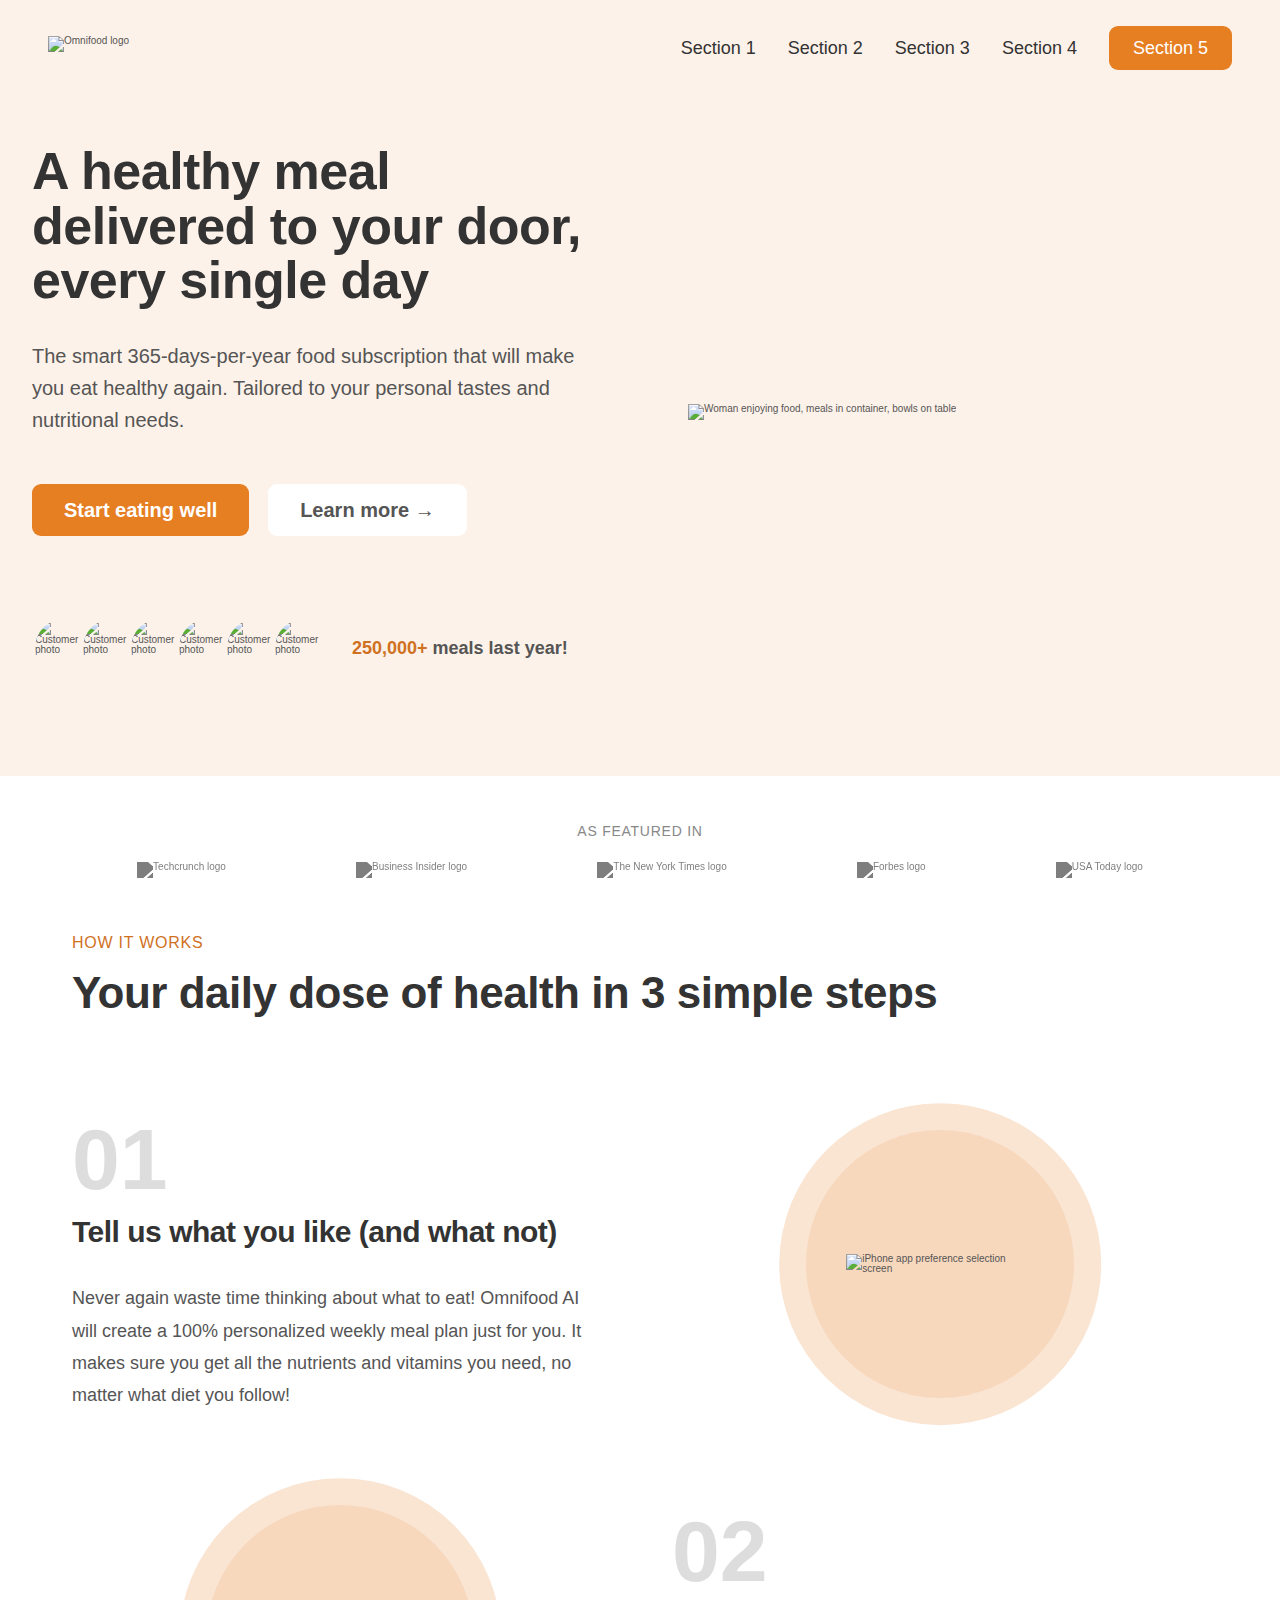
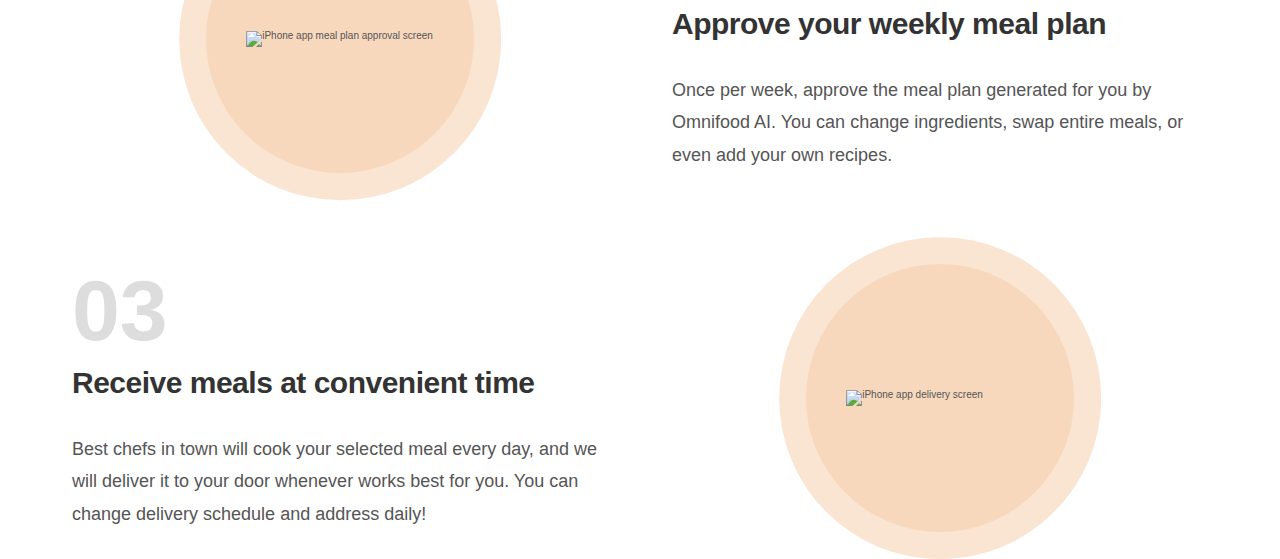
==== Build Responsive Real-World Websites with HTML and CSS/Omnifood v2/index.html @ 21901aa9 "completed featured and how it works sections" ====
<!DOCTYPE html>
<html lang="en">
  <head>
    <meta charset="UTF-8" />
    <meta http-equiv="X-UA-Compatible" content="IE=edge" />
    <meta name="viewport" content="width=device-width, initial-scale=1.0" />

    <link rel="preconnect" href="https://fonts.googleapis.com" />
    <link rel="preconnect" href="https://fonts.gstatic.com" crossorigin />
    <link href="https://fonts.googleapis.com/css2?family=Rubik:wght@400;500;600;700&display=swap" rel="stylesheet" />

    <link rel="stylesheet" href="css/components.css" />
    <link rel="stylesheet" href="css/style.css" />

    <title>Omnifood</title>
  </head>
  <body>
    <header class="header">
      <img class="logo" src="img/omnifood-logo.png" alt="Omnifood logo" />
      <nav class="main-nav">
        <ul class="main-nav-list">
          <li><a class="main-nav-link" href="#">Section 1</a></li>
          <li><a class="main-nav-link" href="#">Section 2</a></li>
          <li><a class="main-nav-link" href="#">Section 3</a></li>
          <li><a class="main-nav-link" href="#">Section 4</a></li>
          <li><a class="main-nav-link nav-cta" href="#">Section 5</a></li>
        </ul>
      </nav>
    </header>
    <main>
      <section class="section-hero">
        <div class="hero">
          <div class="hero-text-box">
            <h1 class="heading-primary">A healthy meal delivered to your door, every single day</h1>
            <p class="hero-description">
              The smart 365-days-per-year food subscription that will make you eat healthy again. Tailored to your
              personal tastes and nutritional needs.
            </p>
            <a href="#" class="btn btn--full margin-right-sm">Start eating well</a>
            <a href="#" class="btn btn--outline">Learn more &rarr;</a>
            <div class="delivered-meals">
              <div class="delivered-imgs">
                <img src="img/customers/customer-1.jpg" alt="Customer photo" />
                <img src="img/customers/customer-2.jpg" alt="Customer photo" />
                <img src="img/customers/customer-3.jpg" alt="Customer photo" />
                <img src="img/customers/customer-4.jpg" alt="Customer photo" />
                <img src="img/customers/customer-5.jpg" alt="Customer photo" />
                <img src="img/customers/customer-6.jpg" alt="Customer photo" />
              </div>
              <p class="delivered-text"><span>250,000+</span> meals last year!</p>
            </div>
          </div>
          <div class="hero-img-box">
            <img src="img/hero.png" class="hero-img" alt="Woman enjoying food, meals in container, bowls on table" />
          </div>
        </div>
      </section>
      <section class="section-featured">
        <div class="container">
          <h2 class="heading-featured-in">As featured in</h2>
          <div class="logos">
            <img src="img/logos/techcrunch.png" alt="Techcrunch logo" />
            <img src="img/logos/business-insider.png" alt="Business Insider logo" />
            <img src="img/logos/the-new-york-times.png" alt="The New York Times logo" />
            <img src="img/logos/forbes.png" alt="Forbes logo" />
            <img src="img/logos/usa-today.png" alt="USA Today logo" />
          </div>
        </div>
      </section>
      <section class="section-how">
        <div class="container">
          <span class="subheading">How it works</span>
          <h2 class="heading-secondary">Your daily dose of health in 3 simple steps</h2>
        </div>
        <div class="container grid grid--2-cols grid--vertical-center">
          <div class="step-text-box">
            <p class="step-number">01</p>
            <h3 class="heading-tertiary">Tell us what you like (and what not)</h3>
            <p class="step-description">
              Never again waste time thinking about what to eat! Omnifood AI will create a 100% personalized weekly meal
              plan just for you. It makes sure you get all the nutrients and vitamins you need, no matter what diet you
              follow!
            </p>
          </div>
          <div class="step-img-box">
            <img class="step-img" src="img/app/app-screen-1.png" alt="iPhone app preference selection screen" />
          </div>
          <div class="step-img-box">
            <img class="step-img" src="img/app/app-screen-2.png" alt="iPhone app meal plan approval screen" />
          </div>
          <div class="step-text-box">
            <p class="step-number">02</p>
            <h3 class="heading-tertiary">Approve your weekly meal plan</h3>
            <p class="step-description">
              Once per week, approve the meal plan generated for you by Omnifood AI. You can change ingredients, swap
              entire meals, or even add your own recipes.
            </p>
          </div>
          <div class="step-text-box">
            <p class="step-number">03</p>
            <h3 class="heading-tertiary">Receive meals at convenient time</h3>
            <p class="step-description">
              Best chefs in town will cook your selected meal every day, and we will deliver it to your door whenever
              works best for you. You can change delivery schedule and address daily!
            </p>
          </div>
          <div class="step-img-box">
            <img class="step-img" src="img/app/app-screen-3.png" alt="iPhone app delivery screen" />
          </div>
        </div>
      </section>
    </main>
  </body>
</html>
---- Build Responsive Real-World Websites with HTML and CSS/Omnifood v2/css/components.css ----
* {
  box-sizing: border-box;
  margin: 0;
  padding: 0;
}

html {
  font-size: 62.5%;
}

body {
  color: #555;
  font-family: sans-serif;
  font-weight: 400;
  line-height: 1;
}

/**********************/
/* GENERAL COMPONENTS */
/**********************/

.heading-primary,
.heading-secondary,
.heading-tertiary {
  color: #333;
  font-weight: 700;
  letter-spacing: -0.5px;
}

.heading-primary {
  font-size: 5.2rem;
  line-height: 1.05;
  margin-bottom: 3.2rem;
}

.heading-secondary {
  font-size: 4.4rem;
  line-height: 1.2;
  margin-bottom: 9.6rem;
}

.heading-tertiary {
  font-size: 3rem;
  line-height: 1.2;
  margin-bottom: 3.2rem;
}

.subheading {
  color: #cf711f;
  display: block;
  font-size: 1.6rem;
  font-weight: 500;
  letter-spacing: 0.75px;
  margin-bottom: 1.6rem;
  text-transform: uppercase;
}

.btn:link,
.btn:visited {
  border-radius: 9px;
  display: inline-block;
  font-family: inherit;
  font-size: 2rem;
  font-weight: 600;
  padding: 1.6rem 3.2rem;
  text-decoration: none;
  transition: all 0.5s;
}

.btn--full:link,
.btn--full:visited {
  background-color: #e67e22;
  color: #fff;
}

.btn--full:hover,
.btn--full:active {
  background-color: #cf711f;
}

.btn--outline:link,
.btn--outline:visited {
  background-color: #fff;
  color: #555;
}

.btn--outline:hover,
.btn--outline:active {
  background-color: #fdf2e9;
  box-shadow: inset 0 0 0 3px #fff;
}

.container {
  margin: 0 auto;
  max-width: 120rem;
  padding: 0 3.2rem;
}

.grid {
  column-gap: 6.4rem;
  display: grid;
  row-gap: 9.6rem;
}

.grid--vertical-center {
  align-items: center;
}

.grid--2-cols {
  grid-template-columns: repeat(2, 1fr);
}

.grid--3-cols {
  grid-template-columns: repeat(3, 1fr);
}

.margin-right-sm {
  margin-right: 1.6rem !important;
}
---- Build Responsive Real-World Websites with HTML and CSS/Omnifood v2/css/style.css ----
/**********/
/* HEADER */
/**********/

.header {
  align-items: center;
  background-color: #fdf2e9;
  display: flex;
  height: 9.6rem;
  justify-content: space-between;
  padding: 0 4.8rem;
}

.logo {
  height: 2.4rem;
}

/**************/
/* NAVIGATION */
/**************/

.main-nav-list {
  display: flex;
  gap: 3.2rem;
  list-style: none;
}

.main-nav-link:link,
.main-nav-link:visited {
  color: #333;
  font-size: 1.8rem;
  font-weight: 500;
  text-decoration: none;
  transition: all 0.5s;
}

.main-nav-link:hover,
.main-nav-link:active {
  color: #cf711f;
}

.main-nav-link.nav-cta:link,
.main-nav-link.nav-cta:visited {
  background-color: #e67e22;
  border-radius: 9px;
  color: #fff;
  padding: 1.2rem 2.4rem;
}

.main-nav-link.nav-cta:hover,
.main-nav-link.nav-cta:active {
  background-color: #cf711f;
}

/****************/
/* HERO SECTION */
/****************/

.section-hero {
  background-color: #fdf2e9;
  padding: 4.8rem 0 9.6rem 0;
}

.hero {
  align-items: center;
  display: grid;
  gap: 9.6rem;
  grid-template-columns: 1fr 1fr;
  margin: 0 auto;
  max-width: 130rem;
  padding: 0 3.2rem;
}

.hero-description {
  font-size: 2rem;
  line-height: 1.6;
  margin-bottom: 4.8rem;
}

.hero-img {
  width: 100%;
}

.delivered-meals {
  align-items: center;
  display: flex;
  gap: 1.6rem;
  margin-top: 8rem;
}

.delivered-imgs {
  display: flex;
}

.delivered-imgs img {
  border: 3px solid #fdf2e9;
  border-radius: 50%;
  height: 6.4rem;
  margin-right: -1.6rem;
  width: 6.4rem;
}

.delivered-imgs img:last-child {
  margin-right: 0;
}

.delivered-text {
  font-size: 1.8rem;
  font-weight: 600;
}

.delivered-text span {
  color: #cf711f;
}

/************************/
/* FEATURED IN SECTION */
/************************/

.section-featured {
  padding: 4.8rem 0 3.2rem 0;
}

.heading-featured-in {
  color: #888;
  font-size: 1.4rem;
  font-weight: 500;
  letter-spacing: 0.75px;
  margin-bottom: 2.4rem;
  text-align: center;
  text-transform: uppercase;
}

.logos {
  display: flex;
  justify-content: space-around;
}

.logos img {
  height: 3.2rem;
  filter: brightness(0);
  opacity: 50%;
}

/************************/
/* HOW IT WORKS SECTION */
/************************/

.section-how {
  padding: 9.6px 0;
}

.step-number {
  color: #ddd;
  font-size: 8.6rem;
  font-weight: 600;
  margin-bottom: 1.2rem;
}

.step-description {
  font-size: 1.8rem;
  line-height: 1.8;
}

.step-img-box {
  display: flex;
  justify-content: center;
  position: relative;
}

.step-img-box::before {
  background-color: #fae5d3;
  border-radius: 50%;
  content: "";
  display: block;
  left: 50%;
  padding-bottom: 60%;
  position: absolute;
  top: 50%;
  transform: translate(-50%, -50%);
  width: 60%;
  z-index: -1;
}

.step-img-box::after {
  background-color: #f8d8bd;
  border-radius: 50%;
  content: "";
  display: block;
  left: 50%;
  padding-bottom: 50%;
  position: absolute;
  top: 50%;
  transform: translate(-50%, -50%);
  width: 50%;
  z-index: -1;
}

.step-img {
  width: 35%;
}
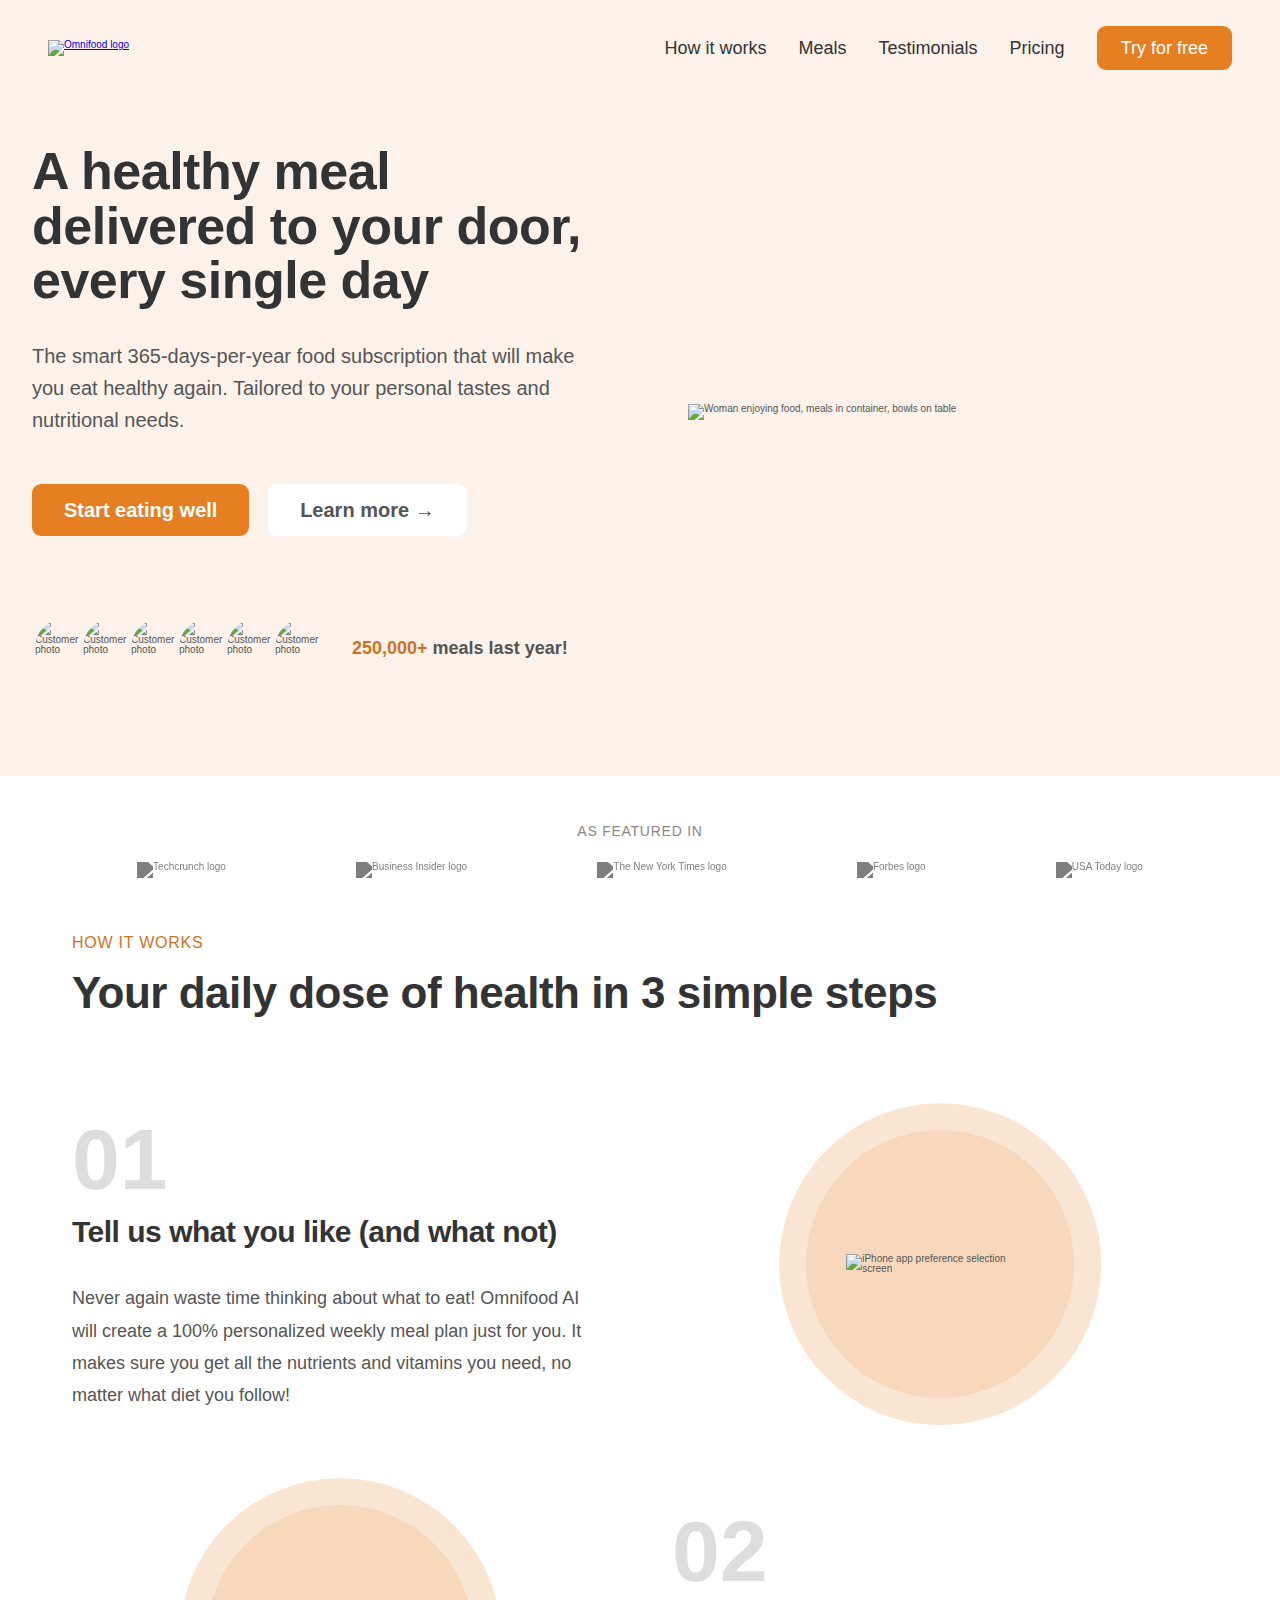
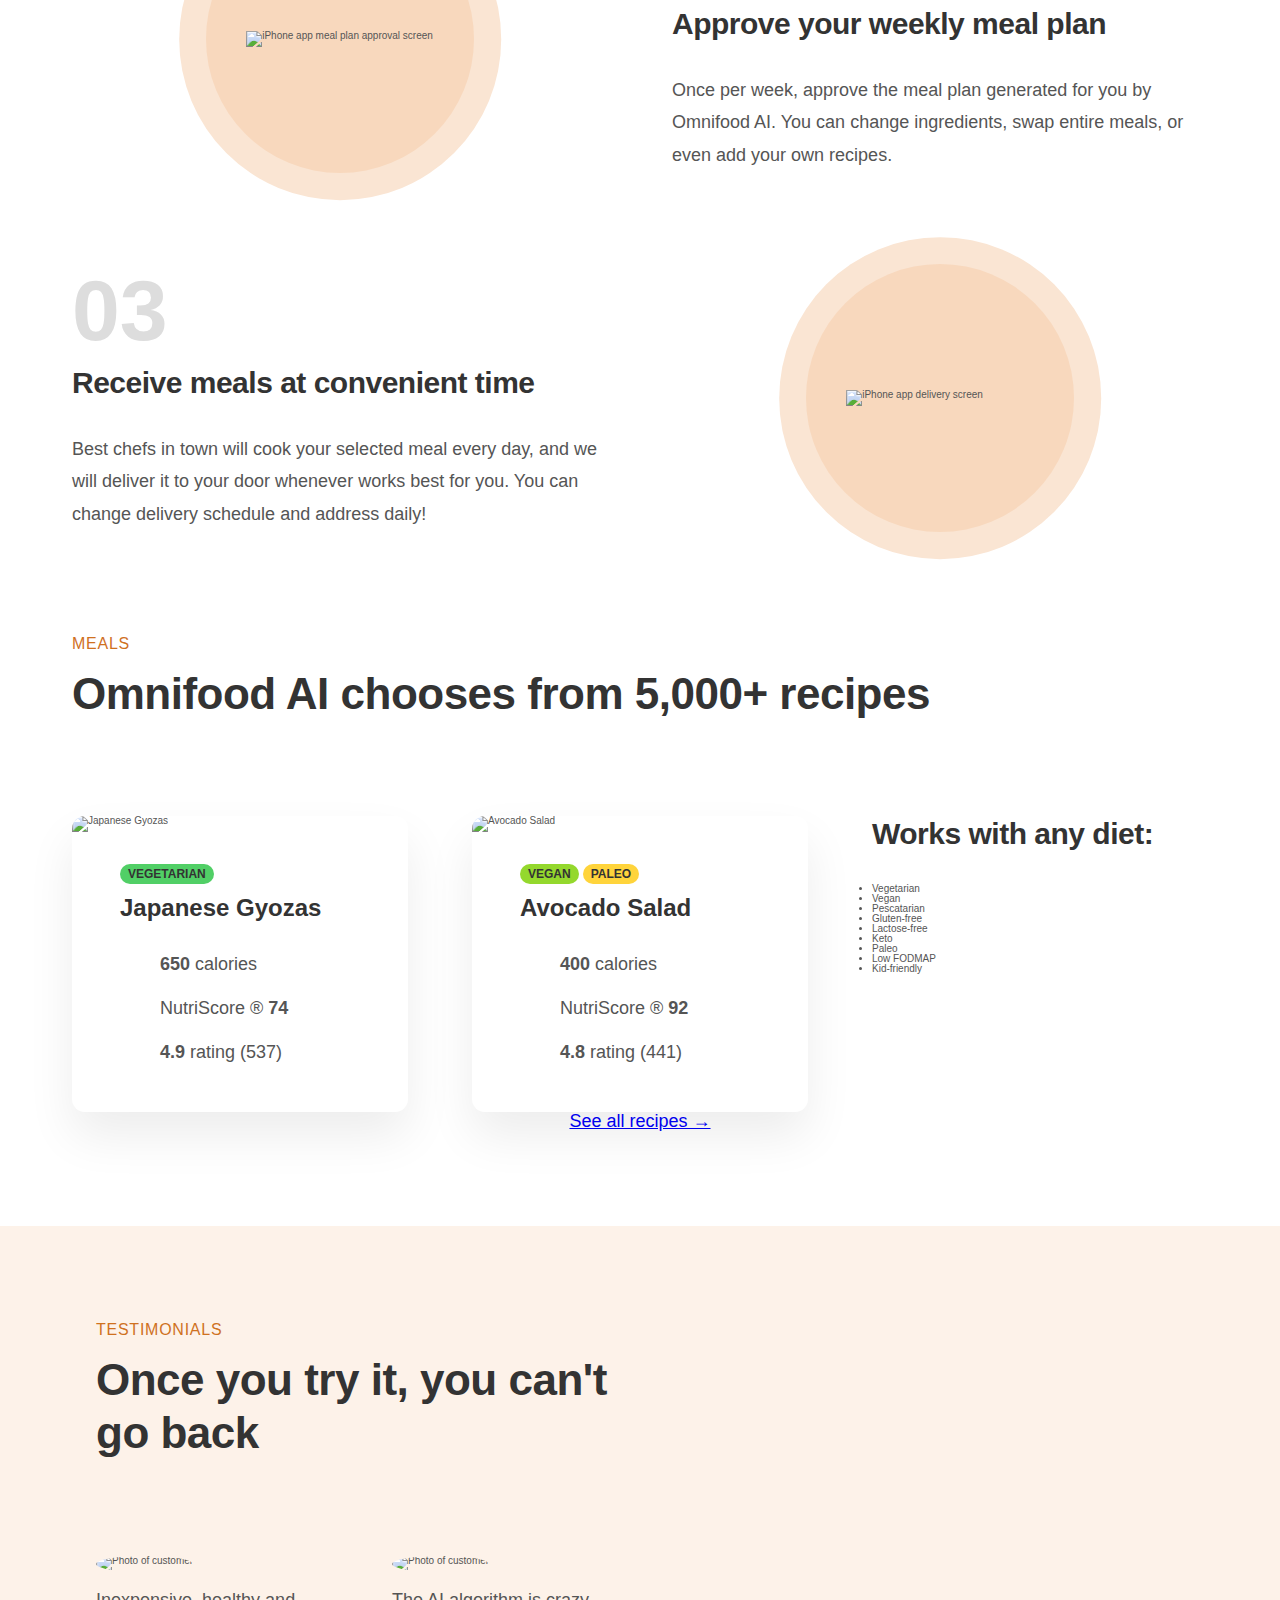
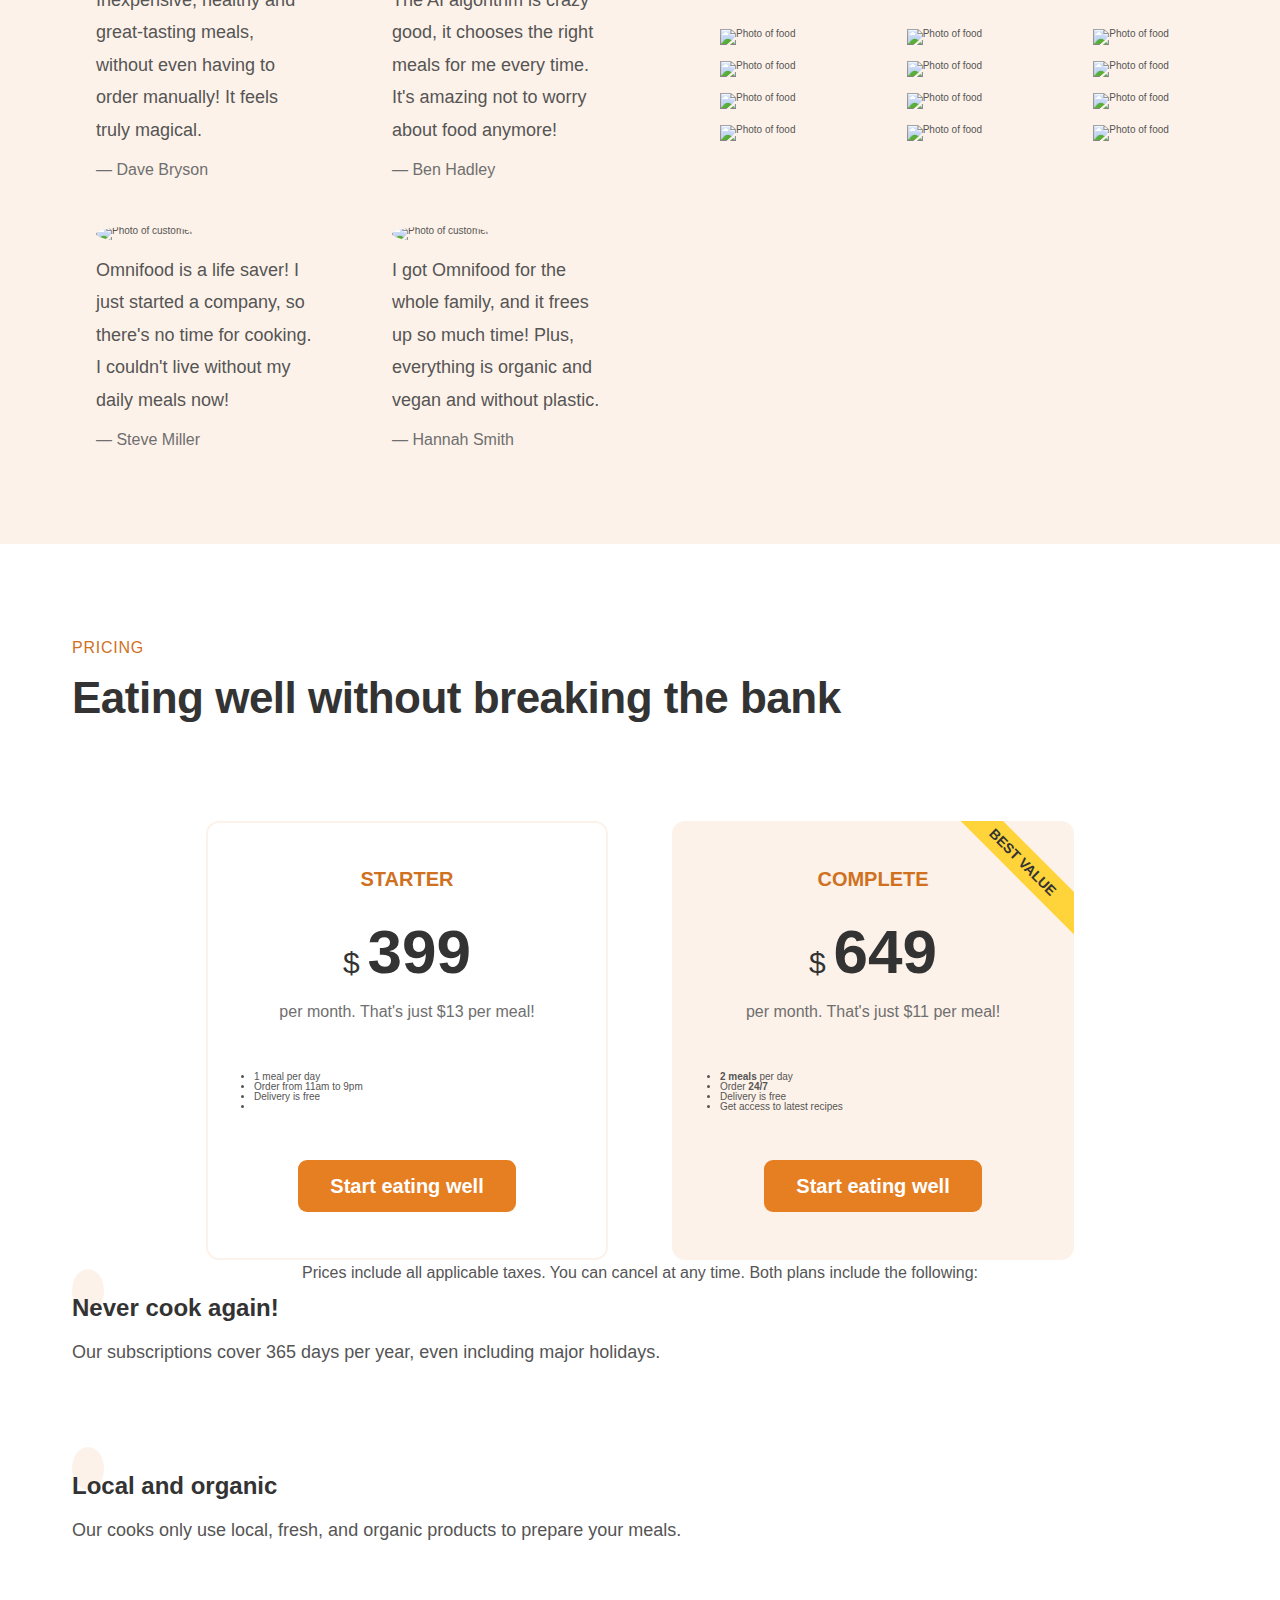
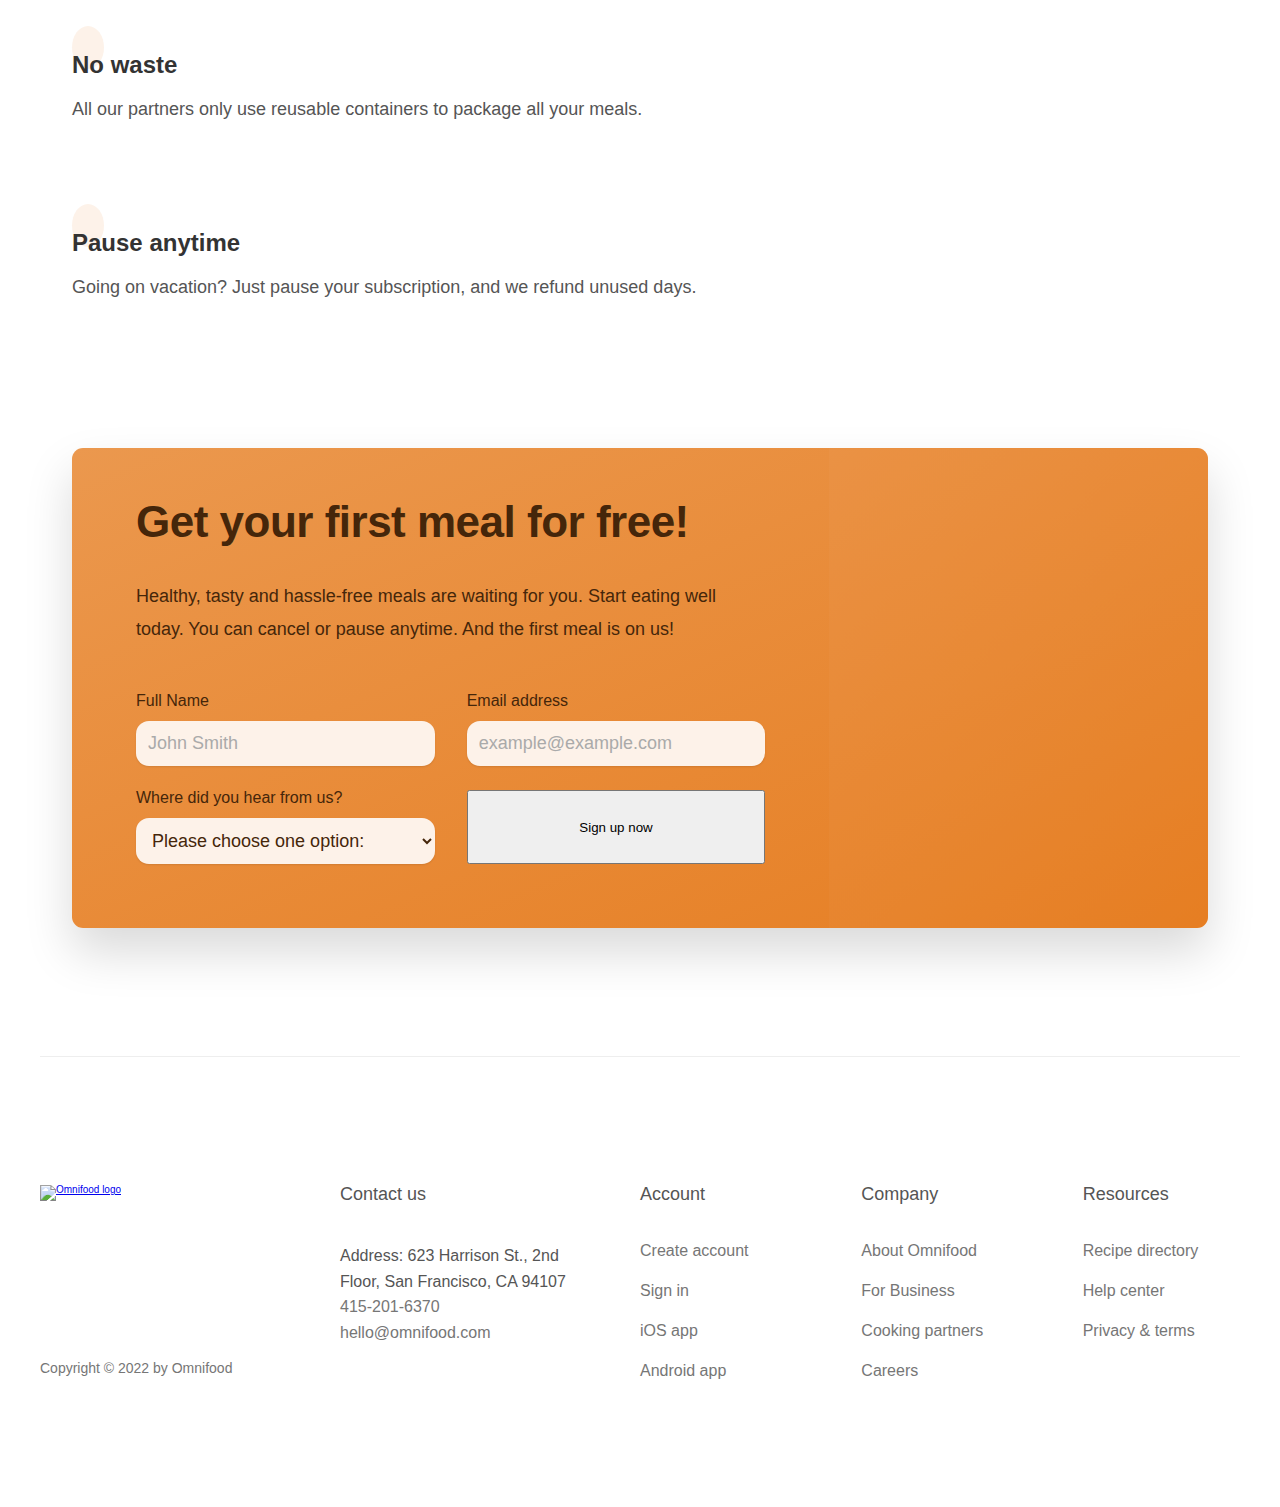
==== commit e86373f6: "completed desktop version" ====
--- a/Build Responsive Real-World Websites with HTML and CSS/Omnifood v2/index.html
+++ b/Build Responsive Real-World Websites with HTML and CSS/Omnifood v2/index.html
@@ -16,14 +16,16 @@
   </head>
   <body>
     <header class="header">
-      <img class="logo" src="img/omnifood-logo.png" alt="Omnifood logo" />
+      <a class="header-logo" href="#">
+        <img class="logo" src="img/omnifood-logo.png" alt="Omnifood logo" />
+      </a>
       <nav class="main-nav">
         <ul class="main-nav-list">
-          <li><a class="main-nav-link" href="#">Section 1</a></li>
-          <li><a class="main-nav-link" href="#">Section 2</a></li>
-          <li><a class="main-nav-link" href="#">Section 3</a></li>
-          <li><a class="main-nav-link" href="#">Section 4</a></li>
-          <li><a class="main-nav-link nav-cta" href="#">Section 5</a></li>
+          <li><a class="main-nav-link" href="#how-it-works">How it works</a></li>
+          <li><a class="main-nav-link" href="#meals">Meals</a></li>
+          <li><a class="main-nav-link" href="#testimonials">Testimonials</a></li>
+          <li><a class="main-nav-link" href="#pricing">Pricing</a></li>
+          <li><a class="main-nav-link nav-cta" href="#try-for-free">Try for free</a></li>
         </ul>
       </nav>
     </header>
@@ -36,8 +38,8 @@
               The smart 365-days-per-year food subscription that will make you eat healthy again. Tailored to your
               personal tastes and nutritional needs.
             </p>
-            <a href="#" class="btn btn--full margin-right-sm">Start eating well</a>
-            <a href="#" class="btn btn--outline">Learn more &rarr;</a>
+            <a class="btn btn--full margin-right-sm" href="#">Start eating well</a>
+            <a class="btn btn--outline" href="#">Learn more &rarr;</a>
             <div class="delivered-meals">
               <div class="delivered-imgs">
                 <img src="img/customers/customer-1.jpg" alt="Customer photo" />
@@ -69,7 +71,7 @@
       </section>
       <section class="section-how">
         <div class="container">
-          <span class="subheading">How it works</span>
+          <span class="subheading" id="how-it-works">How it works</span>
           <h2 class="heading-secondary">Your daily dose of health in 3 simple steps</h2>
         </div>
         <div class="container grid grid--2-cols grid--vertical-center">
@@ -109,6 +111,366 @@
           </div>
         </div>
       </section>
+      <section class="section-meals">
+        <div class="container center-text">
+          <span class="subheading" id="meals">Meals</span>
+          <h2 class="heading-secondary">Omnifood AI chooses from 5,000+ recipes</h2>
+        </div>
+        <div class="container grid grid--3-cols margin-bottom-md">
+          <div class="meal">
+            <img class="meal-img" src="img/meals/meal-1.jpg" alt="Japanese Gyozas" />
+            <div class="meal-content">
+              <div class="meal-tags">
+                <span class="tag tag--vegetarian">Vegetarian</span>
+              </div>
+              <p class="meal-title">Japanese Gyozas</p>
+              <ul class="meal-attributes">
+                <li class="meal-attribute">
+                  <ion-icon class="meal-icon" name="flame-outline"></ion-icon>
+                  <span><strong>650</strong> calories</span>
+                </li>
+                <li class="meal-attribute">
+                  <ion-icon class="meal-icon" name="restaurant-outline"></ion-icon>
+                  <span>NutriScore &reg; <strong>74</strong></span>
+                </li>
+                <li class="meal-attribute">
+                  <ion-icon class="meal-icon" name="star-outline"></ion-icon>
+                  <span><strong>4.9</strong> rating (537)</span>
+                </li>
+              </ul>
+            </div>
+          </div>
+          <div class="meal">
+            <img class="meal-img" src="img/meals/meal-2.jpg" alt="Avocado Salad" />
+            <div class="meal-content">
+              <div class="meal-tags">
+                <span class="tag tag--vegan">Vegan</span>
+                <span class="tag tag--paleo">Paleo</span>
+              </div>
+              <p class="meal-title">Avocado Salad</p>
+              <ul class="meal-attributes">
+                <li class="meal-attribute">
+                  <ion-icon class="meal-icon" name="flame-outline"></ion-icon>
+                  <span><strong>400</strong> calories</span>
+                </li>
+                <li class="meal-attribute">
+                  <ion-icon class="meal-icon" name="restaurant-outline"></ion-icon>
+                  <span>NutriScore &reg; <strong>92</strong></span>
+                </li>
+                <li class="meal-attribute">
+                  <ion-icon class="meal-icon" name="star-outline"></ion-icon>
+                  <span><strong>4.8</strong> rating (441)</span>
+                </li>
+              </ul>
+            </div>
+          </div>
+          <div class="diets">
+            <h3 class="heading-tertiary">Works with any diet:</h3>
+            <ul class="list">
+              <li class="list-item">
+                <ion-icon class="list-icon" name="checkmark-outline"></ion-icon>
+                <span>Vegetarian</span>
+              </li>
+              <li class="list-item">
+                <ion-icon class="list-icon" name="checkmark-outline"></ion-icon>
+                <span>Vegan</span>
+              </li>
+              <li class="list-item">
+                <ion-icon class="list-icon" name="checkmark-outline"></ion-icon>
+                <span>Pescatarian</span>
+              </li>
+              <li class="list-item">
+                <ion-icon class="list-icon" name="checkmark-outline"></ion-icon>
+                <span>Gluten-free</span>
+              </li>
+              <li class="list-item">
+                <ion-icon class="list-icon" name="checkmark-outline"></ion-icon>
+                <span>Lactose-free</span>
+              </li>
+              <li class="list-item">
+                <ion-icon class="list-icon" name="checkmark-outline"></ion-icon>
+                <span>Keto</span>
+              </li>
+              <li class="list-item">
+                <ion-icon class="list-icon" name="checkmark-outline"></ion-icon>
+                <span>Paleo</span>
+              </li>
+              <li class="list-item">
+                <ion-icon class="list-icon" name="checkmark-outline"></ion-icon>
+                <span>Low FODMAP</span>
+              </li>
+              <li class="list-item">
+                <ion-icon class="list-icon" name="checkmark-outline"></ion-icon>
+                <span>Kid-friendly</span>
+              </li>
+            </ul>
+          </div>
+        </div>
+        <div class="container all-recipes">
+          <a class="link" href="#">See all recipes &rarr;</a>
+        </div>
+      </section>
+      <section class="section-testimonials">
+        <div class="testimonials-container">
+          <span class="subheading" id="testimonials">Testimonials</span>
+          <h2 class="heading-secondary">Once you try it, you can't go back</h2>
+          <div class="testimonials">
+            <figure class="testimonial">
+              <img class="testimonial-img" src="img/customers/dave.jpg" alt="Photo of customer" />
+              <blockquote class="testimonial-text">
+                Inexpensive, healthy and great-tasting meals, without even having to order manually! It feels truly
+                magical.
+              </blockquote>
+              <figcaption class="testimonial-name">&mdash; Dave Bryson</figcaption>
+            </figure>
+            <figure class="testimonial">
+              <img class="testimonial-img" src="img/customers/ben.jpg" alt="Photo of customer" />
+              <blockquote class="testimonial-text">
+                The AI algorithm is crazy good, it chooses the right meals for me every time. It's amazing not to worry
+                about food anymore!
+              </blockquote>
+              <figcaption class="testimonial-name">&mdash; Ben Hadley</figcaption>
+            </figure>
+            <figure class="testimonial">
+              <img class="testimonial-img" src="img/customers/steve.jpg" alt="Photo of customer" />
+              <blockquote class="testimonial-text">
+                Omnifood is a life saver! I just started a company, so there's no time for cooking. I couldn't live
+                without my daily meals now!
+              </blockquote>
+              <figcaption class="testimonial-name">&mdash; Steve Miller</figcaption>
+            </figure>
+            <figure class="testimonial">
+              <img class="testimonial-img" src="img/customers/hannah.jpg" alt="Photo of customer" />
+              <blockquote class="testimonial-text">
+                I got Omnifood for the whole family, and it frees up so much time! Plus, everything is organic and vegan
+                and without plastic.
+              </blockquote>
+              <figcaption class="testimonial-name">&mdash; Hannah Smith</figcaption>
+            </figure>
+          </div>
+        </div>
+        <div class="gallery">
+          <figure class="gallery-item">
+            <img src="img/gallery/gallery-1.jpg" alt="Photo of food" />
+          </figure>
+          <figure class="gallery-item">
+            <img src="img/gallery/gallery-2.jpg" alt="Photo of food" />
+          </figure>
+          <figure class="gallery-item">
+            <img src="img/gallery/gallery-3.jpg" alt="Photo of food" />
+          </figure>
+          <figure class="gallery-item">
+            <img src="img/gallery/gallery-4.jpg" alt="Photo of food" />
+          </figure>
+          <figure class="gallery-item">
+            <img src="img/gallery/gallery-5.jpg" alt="Photo of food" />
+          </figure>
+          <figure class="gallery-item">
+            <img src="img/gallery/gallery-6.jpg" alt="Photo of food" />
+          </figure>
+          <figure class="gallery-item">
+            <img src="img/gallery/gallery-7.jpg" alt="Photo of food" />
+          </figure>
+          <figure class="gallery-item">
+            <img src="img/gallery/gallery-8.jpg" alt="Photo of food" />
+          </figure>
+          <figure class="gallery-item">
+            <img src="img/gallery/gallery-9.jpg" alt="Photo of food" />
+          </figure>
+          <figure class="gallery-item">
+            <img src="img/gallery/gallery-10.jpg" alt="Photo of food" />
+          </figure>
+          <figure class="gallery-item">
+            <img src="img/gallery/gallery-11.jpg" alt="Photo of food" />
+          </figure>
+          <figure class="gallery-item">
+            <img src="img/gallery/gallery-12.jpg" alt="Photo of food" />
+          </figure>
+        </div>
+      </section>
+      <section class="section-pricing">
+        <div class="container">
+          <span class="subheading" id="pricing">Pricing</span>
+          <h2 class="heading-secondary">Eating well without breaking the bank</h2>
+        </div>
+        <div class="container grid grid--2-cols margin-bottom-md">
+          <div class="princing-plan princing-plan--starter">
+            <header class="plan-header">
+              <p class="plan-name">Starter</p>
+              <p class="plan-price"><span>$</span>399</p>
+              <p class="plan-text">per month. That's just $13 per meal!</p>
+            </header>
+            <ul class="list">
+              <li class="list-item">
+                <ion-icon class="list-icon" name="checkmark-outline"></ion-icon>
+                <span>1 meal per day</span>
+              </li>
+              <li class="list-item">
+                <ion-icon class="list-icon" name="checkmark-outline"></ion-icon>
+                <span>Order from 11am to 9pm</span>
+              </li>
+              <li class="list-item">
+                <ion-icon class="list-icon" name="checkmark-outline"></ion-icon>
+                <span>Delivery is free</span>
+              </li>
+              <li class="list-item">
+                <ion-icon class="list-icon" name="close-outline"></ion-icon>
+              </li>
+            </ul>
+            <div class="plan-sing-up">
+              <a class="btn btn--full" href="#">Start eating well</a>
+            </div>
+          </div>
+          <div class="princing-plan princing-plan--complete">
+            <header class="plan-header">
+              <p class="plan-name">Complete</p>
+              <p class="plan-price"><span>$</span>649</p>
+              <p class="plan-text">per month. That's just $11 per meal!</p>
+            </header>
+            <ul class="list">
+              <li class="list-item">
+                <ion-icon class="list-icon" name="checkmark-outline"></ion-icon>
+                <span><strong>2 meals</strong> per day</span>
+              </li>
+              <li class="list-item">
+                <ion-icon class="list-icon" name="checkmark-outline"></ion-icon>
+                <span>Order <strong>24/7</strong></span>
+              </li>
+              <li class="list-item">
+                <ion-icon class="list-icon" name="checkmark-outline"></ion-icon>
+                <span>Delivery is free</span>
+              </li>
+              <li class="list-item">
+                <ion-icon class="list-icon" name="checkmark-outline"></ion-icon>
+                <span>Get access to latest recipes</span>
+              </li>
+            </ul>
+            <div class="plan-sing-up">
+              <a class="btn btn--full" href="#">Start eating well</a>
+            </div>
+          </div>
+        </div>
+        <div class="container grid">
+          <aside class="plan-details">
+            Prices include all applicable taxes. You can cancel at any time. Both plans include the following:
+          </aside>
+        </div>
+        <div class="container grid grid--4-cols">
+          <div class="feature">
+            <ion-icon class="feature-icon" name="infinite-outline"></ion-icon>
+            <p class="feature-title">Never cook again!</p>
+            <p class="feature-text">Our subscriptions cover 365 days per year, even including major holidays.</p>
+          </div>
+          <div class="feature">
+            <ion-icon class="feature-icon" name="nutrition-outline"></ion-icon>
+            <p class="feature-title">Local and organic</p>
+            <p class="feature-text">Our cooks only use local, fresh, and organic products to prepare your meals.</p>
+          </div>
+          <div class="feature">
+            <ion-icon class="feature-icon" name="leaf-outline"></ion-icon>
+            <p class="feature-title">No waste</p>
+            <p class="feature-text">All our partners only use reusable containers to package all your meals.</p>
+          </div>
+          <div class="feature">
+            <ion-icon class="feature-icon" name="pause-outline"></ion-icon>
+            <p class="feature-title">Pause anytime</p>
+            <p class="feature-text">Going on vacation? Just pause your subscription, and we refund unused days.</p>
+          </div>
+        </div>
+      </section>
+      <section class="section-cta">
+        <div class="container">
+          <div class="cta">
+            <div class="cta-text-box">
+              <h2 class="heading-secondary" id="try-for-free">Get your first meal for free!</h2>
+              <p class="cta-text">
+                Healthy, tasty and hassle-free meals are waiting for you. Start eating well today. You can cancel or
+                pause anytime. And the first meal is on us!
+              </p>
+              <form class="cta-form" action="#">
+                <div>
+                  <label for="full-name">Full Name</label>
+                  <input id="full-name" type="text" placeholder="John Smith" required />
+                </div>
+                <div>
+                  <label for="email">Email address</label>
+                  <input id="email" type="email" placeholder="example@example.com" required />
+                </div>
+                <div>
+                  <label for="select-where">Where did you hear from us?</label>
+                  <select id="select-where" required>
+                    <option value="">Please choose one option:</option>
+                    <option value="friends">Friends and family</option>
+                    <option value="youtube">YouTube video</option>
+                    <option value="podcast">Podcast</option>
+                    <option value="ad">Facebook ad</option>
+                    <option value="others">Others</option>
+                  </select>
+                </div>
+                <button class="btn btn--form">Sign up now</button>
+              </form>
+            </div>
+            <div class="cta-img-box" role="img" aria-label="Person enjoying food"></div>
+          </div>
+        </div>
+      </section>
     </main>
+    <footer class="footer container grid">
+      <div class="logo-col">
+        <a class="footer-logo" href="#">
+          <img class="logo" src="img/omnifood-logo.png" alt="Omnifood logo" />
+        </a>
+        <ul class="social-links">
+          <li>
+            <a class="footer-link" href="#"><ion-icon class="social-icon" name="logo-instagram"></ion-icon></a>
+          </li>
+          <li>
+            <a class="footer-link" href="#"><ion-icon class="social-icon" name="logo-facebook"></ion-icon></a>
+          </li>
+          <li>
+            <a class="footer-link" href="#"><ion-icon class="social-icon" name="logo-twitter"></ion-icon></a>
+          </li>
+        </ul>
+        <p class="copyright">Copyright &copy; 2022 by Omnifood</p>
+      </div>
+      <div class="address-col">
+        <p class="footer-heading">Contact us</p>
+        <address class="contacts">
+          <p>Address: 623 Harrison St., 2nd Floor, San Francisco, CA 94107</p>
+          <p>
+            <a class="footer-link" href="tel:415-201-6370">415-201-6370</a><br />
+            <a class="footer-link" href="mailto:hello@omnifood.com">hello@omnifood.com</a>
+          </p>
+        </address>
+      </div>
+      <nav class="nav-col">
+        <p class="footer-heading">Account</p>
+        <ul class="footer-nav">
+          <li><a class="footer-link" href="#">Create account</a></li>
+          <li><a class="footer-link" href="#">Sign in</a></li>
+          <li><a class="footer-link" href="#">iOS app</a></li>
+          <li><a class="footer-link" href="#">Android app</a></li>
+        </ul>
+      </nav>
+      <nav class="nav-col">
+        <p class="footer-heading">Company</p>
+        <ul class="footer-nav">
+          <li><a class="footer-link" href="#">About Omnifood</a></li>
+          <li><a class="footer-link" href="#">For Business</a></li>
+          <li><a class="footer-link" href="#">Cooking partners</a></li>
+          <li><a class="footer-link" href="#">Careers</a></li>
+        </ul>
+      </nav>
+      <nav class="nav-col">
+        <p class="footer-heading">Resources</p>
+        <ul class="footer-nav">
+          <li><a class="footer-link" href="#">Recipe directory</a></li>
+          <li><a class="footer-link" href="#">Help center</a></li>
+          <li><a class="footer-link" href="#">Privacy & terms</a></li>
+        </ul>
+      </nav>
+    </footer>
+    <script type="module" src="https://unpkg.com/ionicons@5.5.2/dist/ionicons/ionicons.esm.js"></script>
+    <script nomodule src="https://unpkg.com/ionicons@5.5.2/dist/ionicons/ionicons.js"></script>
   </body>
 </html>
--- a/Build Responsive Real-World Websites with HTML and CSS/Omnifood v2/css/style.css
+++ b/Build Responsive Real-World Websites with HTML and CSS/Omnifood v2/css/style.css
@@ -113,9 +113,9 @@
   color: #cf711f;
 }
 
-/************************/
+/***********************/
 /* FEATURED IN SECTION */
-/************************/
+/***********************/
 
 .section-featured {
   padding: 4.8rem 0 3.2rem 0;
@@ -199,3 +199,407 @@
 .step-img {
   width: 35%;
 }
+
+/*****************/
+/* MEALS SECTION */
+/*****************/
+
+.section-meals {
+  padding: 9.6rem 0;
+}
+
+.meal {
+  border-radius: 13px;
+  box-shadow: 0 2.4rem 4.8rem rgba(0, 0, 0, 0.075);
+  overflow: hidden;
+  transition: all 0.5s;
+}
+
+.meal:hover {
+  box-shadow: 0 3.2rem 6.4rem rgba(0, 0, 0, 0.06);
+  transform: translateY(-1.2rem);
+}
+
+.meal-img {
+  width: 100%;
+}
+
+.meal-content {
+  padding: 3.2rem 4.8rem 4.8rem 4.8rem;
+}
+
+.meal-tags {
+  display: flex;
+  gap: 0.4rem;
+  margin-bottom: 1.2rem;
+}
+
+.tag {
+  border-radius: 100px;
+  color: #333;
+  display: inline-block;
+  font-size: 1.2rem;
+  font-weight: 600;
+  padding: 0.4rem 0.8rem;
+  text-transform: uppercase;
+}
+
+.tag--vegetarian {
+  background-color: #51cf66;
+}
+
+.tag--vegan {
+  background-color: #94d82d;
+}
+
+.tag--paleo {
+  background-color: #ffd43b;
+}
+
+.meal-title {
+  color: #333;
+  font-size: 2.4rem;
+  font-weight: 600;
+  margin-bottom: 3.2rem;
+}
+
+.meal-attributes {
+  display: flex;
+  flex-direction: column;
+  gap: 2rem;
+  list-style: none;
+}
+
+.meal-attribute {
+  align-items: center;
+  display: flex;
+  font-size: 1.8rem;
+  gap: 1.6rem;
+}
+
+.meal-icon {
+  color: #e67e22;
+  height: 2.4rem;
+  width: 2.4rem;
+}
+
+.all-recipes {
+  font-size: 1.8rem;
+  text-align: center;
+}
+
+/***********************/
+/* TESTIMONIAL SECTION */
+/***********************/
+
+.section-testimonials {
+  align-items: center;
+  background-color: #fdf2e9;
+  display: grid;
+  grid-template-columns: 55fr 45fr;
+}
+
+.testimonials-container {
+  padding: 9.6rem;
+}
+
+.testimonials {
+  column-gap: 8rem;
+  display: grid;
+  grid-template-columns: 1fr 1fr;
+  row-gap: 4.8rem;
+}
+
+.testimonial-img {
+  border-radius: 50%;
+  margin-bottom: 1.2rem;
+  width: 6.4rem;
+}
+
+.testimonial-text {
+  font-size: 1.8rem;
+  line-height: 1.8;
+  margin-bottom: 1.6rem;
+}
+
+.testimonial-name {
+  color: #6f6f6f;
+  font-size: 1.6rem;
+}
+
+.gallery-item {
+  overflow: hidden;
+}
+
+.gallery {
+  display: grid;
+  gap: 1.6rem;
+  grid-template-columns: repeat(3, 1fr);
+  padding: 1.6rem;
+}
+
+.gallery-item img {
+  display: block;
+  width: 100%;
+  transition: all 0.5s;
+}
+
+.gallery-item img:hover {
+  transform: scale(1.1);
+}
+
+/*******************/
+/* PRICING SECTION */
+/*******************/
+
+.section-pricing {
+  padding: 9.6rem 0;
+}
+
+.princing-plan {
+  border-radius: 13px;
+  width: 75%;
+}
+
+.princing-plan--starter {
+  border: 2px solid #fdf2e9;
+  justify-self: end;
+  padding: 4.6rem;
+}
+
+.princing-plan--complete {
+  background-color: #fdf2e9;
+  padding: 4.8rem;
+  overflow: hidden;
+  position: relative;
+}
+
+.princing-plan--complete::after {
+  background-color: #ffd43b;
+  color: #333;
+  content: "Best value";
+  font-size: 1.4rem;
+  font-weight: 700;
+  padding: 0.8rem 8rem;
+  position: absolute;
+  right: -18%;
+  text-transform: uppercase;
+  top: 6%;
+  transform: rotate(45deg);
+}
+
+.plan-header {
+  margin-bottom: 4.8rem;
+  text-align: center;
+}
+
+.plan-name {
+  color: #cf711f;
+  font-size: 2rem;
+  font-weight: 600;
+  letter-spacing: 0.75;
+  margin-bottom: 3.2rem;
+  text-transform: uppercase;
+}
+
+.plan-price {
+  color: #333;
+  font-size: 6.2rem;
+  font-weight: 600;
+  margin-bottom: 1.6rem;
+}
+
+.plan-price span {
+  font-size: 3rem;
+  font-weight: 500;
+  margin-right: 0.8rem;
+}
+
+.plan-text {
+  color: #6f6f6f;
+  font-size: 1.6rem;
+  line-height: 1.6;
+}
+
+.plan-sing-up {
+  margin-top: 4.8rem;
+  text-align: center;
+}
+
+.plan-details {
+  font-size: 1.6rem;
+  line-height: 1.6;
+  text-align: center;
+}
+
+.feature-icon {
+  background-color: #fdf2e9;
+  border-radius: 50%;
+  color: #e67e22;
+  height: 3.2rem;
+  margin-bottom: 3.2rem;
+  padding: 1.6rem;
+  width: 3.2rem;
+}
+
+.feature-title {
+  color: #333;
+  font-size: 2.4rem;
+  font-weight: 700;
+  margin-bottom: 1.6rem;
+}
+
+.feature-text {
+  font-size: 1.8rem;
+  line-height: 1.8;
+}
+
+/**************************/
+/* CALL TO ACTION SECTION */
+/**************************/
+
+.section-cta {
+  padding: 4.8rem 0 12.8rem 0;
+}
+
+.cta {
+  background-image: linear-gradient(to right bottom, #eb984e, #e67e22);
+  border-radius: 11px;
+  box-shadow: 0 2.4rem 4.8rem rgba(0, 0, 0, 0.15);
+  display: grid;
+  grid-template-columns: 2fr 1fr;
+  overflow: hidden;
+}
+
+.cta-text-box {
+  color: #45260a;
+  padding: 4.8rem 6.4rem 6.4rem 6.4rem;
+}
+
+.cta .heading-secondary {
+  color: inherit;
+  margin-bottom: 3.2rem;
+}
+
+.cta-text {
+  font-size: 1.8rem;
+  line-height: 1.8;
+  margin-bottom: 4.8rem;
+}
+
+.cta-img-box {
+  background-image: linear-gradient(to right bottom, rgba(235, 151, 78, 0.35), rgba(230, 125, 34, 0.35)),
+    url("../img/eating.jpg");
+  background-position: center;
+  background-size: cover;
+}
+
+.cta-form {
+  column-gap: 3.2rem;
+  display: grid;
+  grid-template-columns: 1fr 1fr;
+  row-gap: 2.4rem;
+}
+
+.cta-form label {
+  display: block;
+  font-size: 1.6rem;
+  font-weight: 500;
+  margin-bottom: 1.2rem;
+}
+
+.cta-form input,
+.cta-form select {
+  background-color: #fdf2e9;
+  border: none;
+  border-radius: 13px;
+  box-shadow: 0 1px 2px rgba(0, 0, 0, 0.1);
+  color: inherit;
+  padding: 1.2rem;
+  font-size: 1.8rem;
+  font-family: inherit;
+  width: 100%;
+}
+
+.cta-form input::placeholder {
+  color: #aaa;
+}
+
+.cta *:focus {
+  box-shadow: 0 0 0 0.8rem rgba(253, 242, 233, 0.5);
+  outline: none;
+}
+
+/**********/
+/* FOOTER */
+/**********/
+
+.footer {
+  padding: 12.8rem 0;
+  border-top: 1px solid #eee;
+  grid-template-columns: 1.5fr 1.5fr 1fr 1fr 1fr;
+}
+
+.footer-nav {
+  display: flex;
+  flex-direction: column;
+  gap: 2.4rem;
+  list-style: none;
+}
+
+.footer-link:link,
+.footer-link:visited {
+  color: #767676;
+  font-size: 1.6rem;
+  text-decoration: none;
+  transition: all 0.3s;
+}
+
+.footer-link:hover,
+.footer-link:active {
+  color: #555;
+}
+
+.footer-heading {
+  margin-bottom: 4rem;
+  font-size: 1.8rem;
+  font-weight: 500;
+}
+
+.logo-col {
+  display: flex;
+  flex-direction: column;
+}
+
+.footer-logo {
+  display: block;
+  margin-bottom: 3.2rem;
+}
+
+.social-links {
+  display: flex;
+  gap: 2.4rem;
+  list-style: none;
+}
+
+.social-icon {
+  height: 2.4rem;
+  width: 2.4rem;
+}
+
+.copyright {
+  color: #767676;
+  font-size: 1.4rem;
+  line-height: 1.6;
+  margin-top: auto;
+}
+
+.contacts {
+  font-size: 1.6rem;
+  font-style: normal;
+  line-height: 1.6;
+}
+
+.address {
+  margin-bottom: 2.4rem;
+}
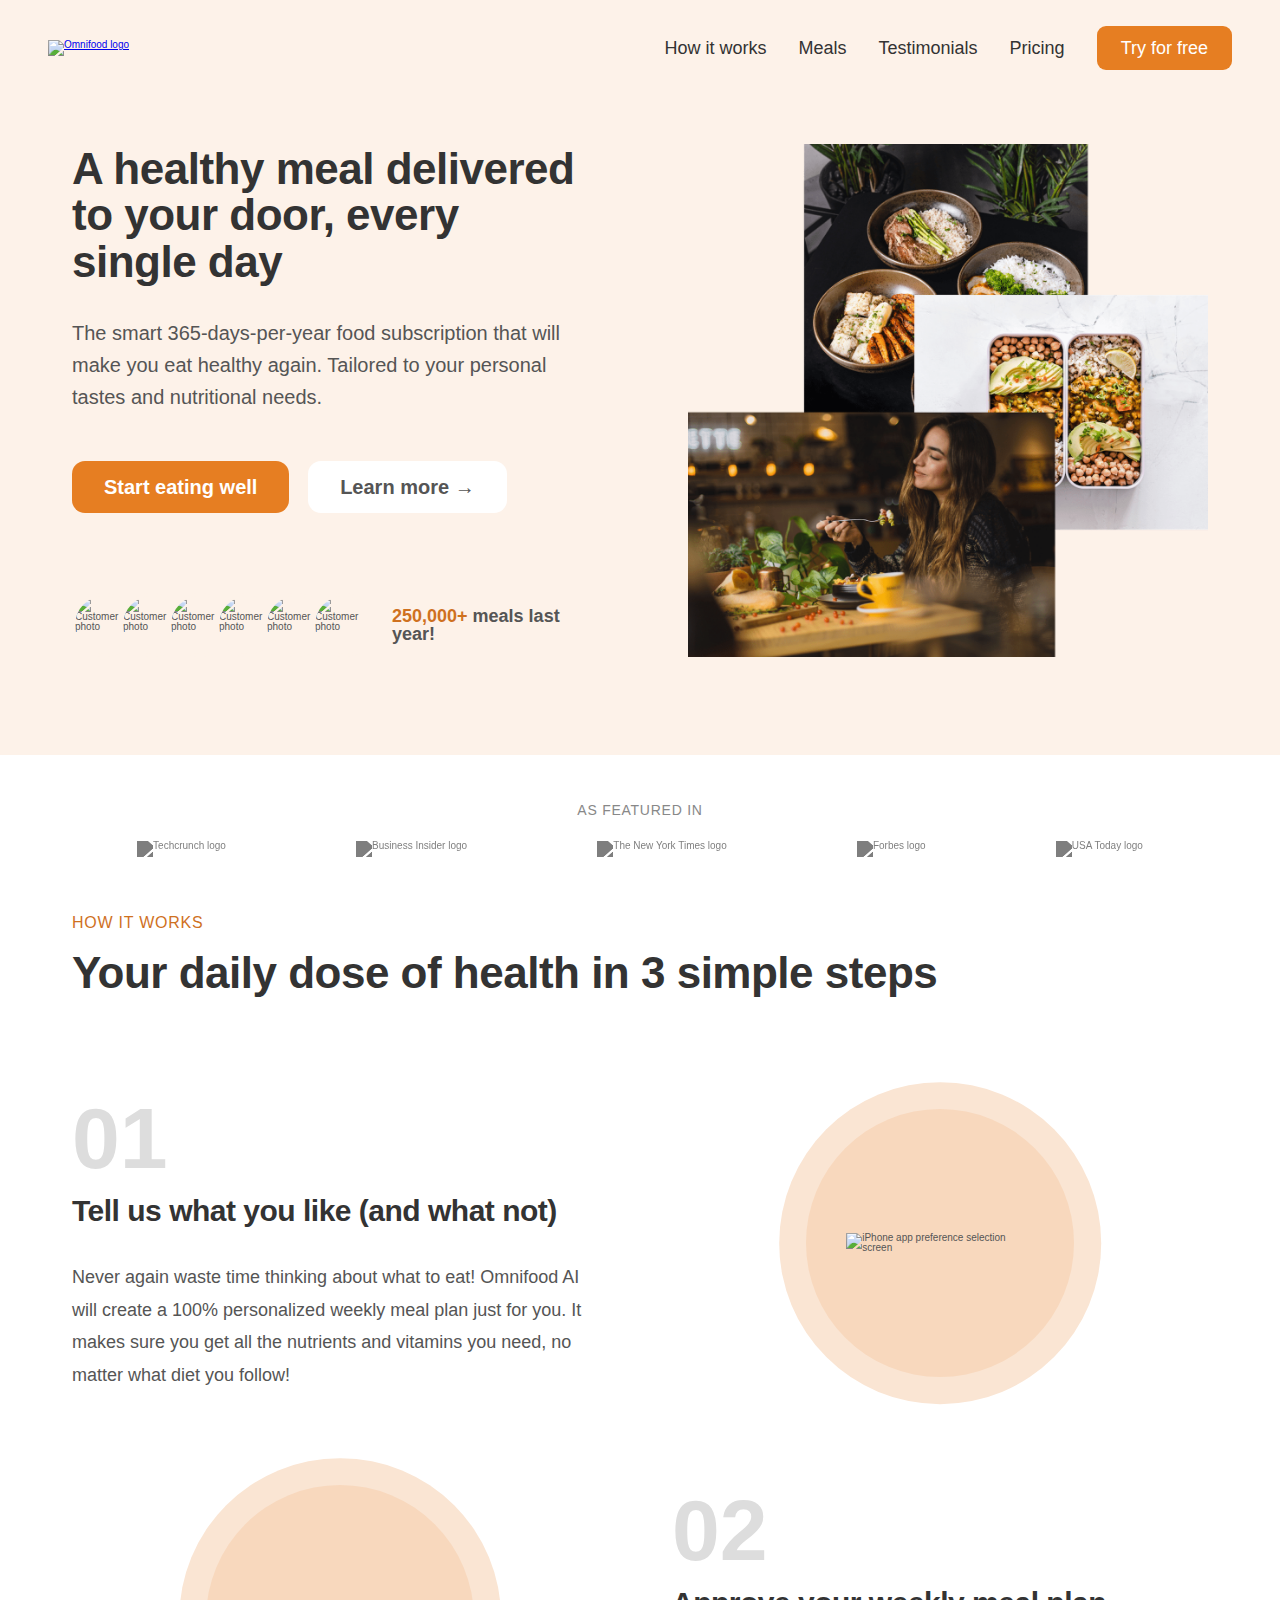
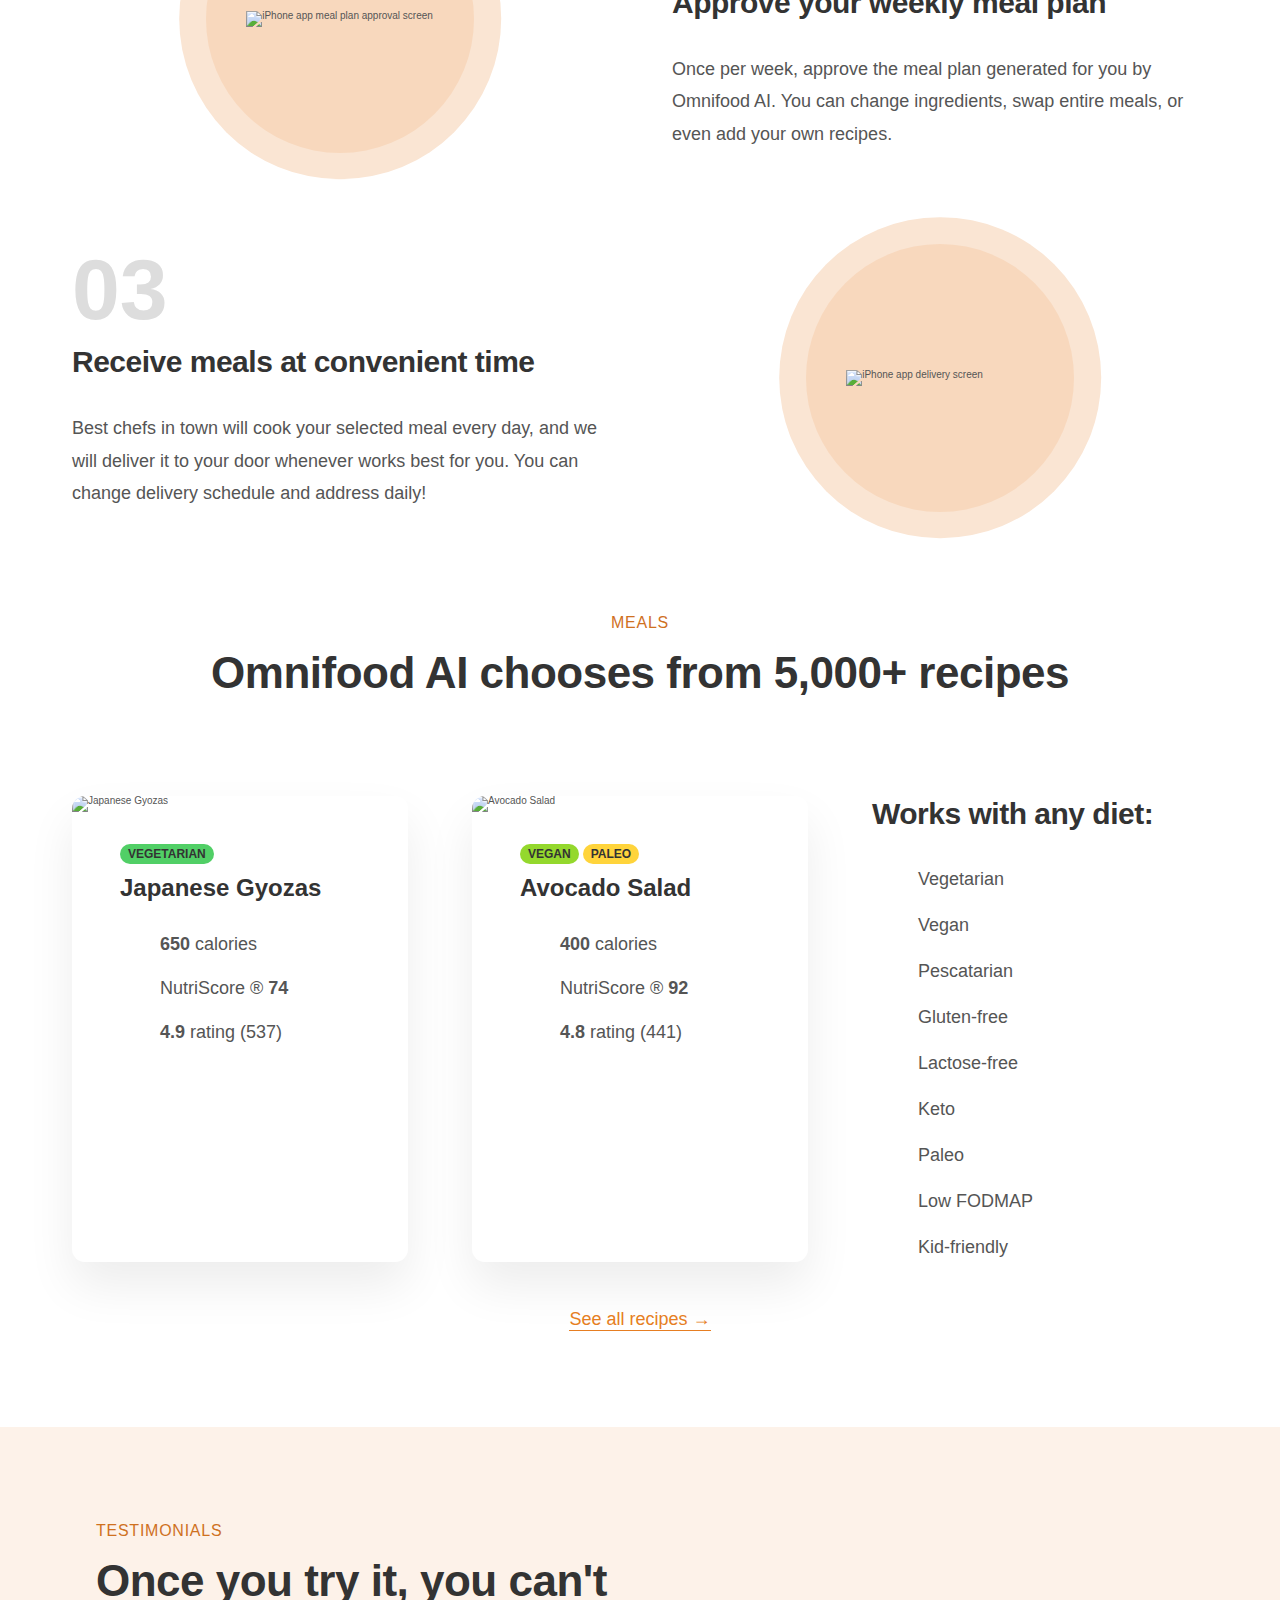
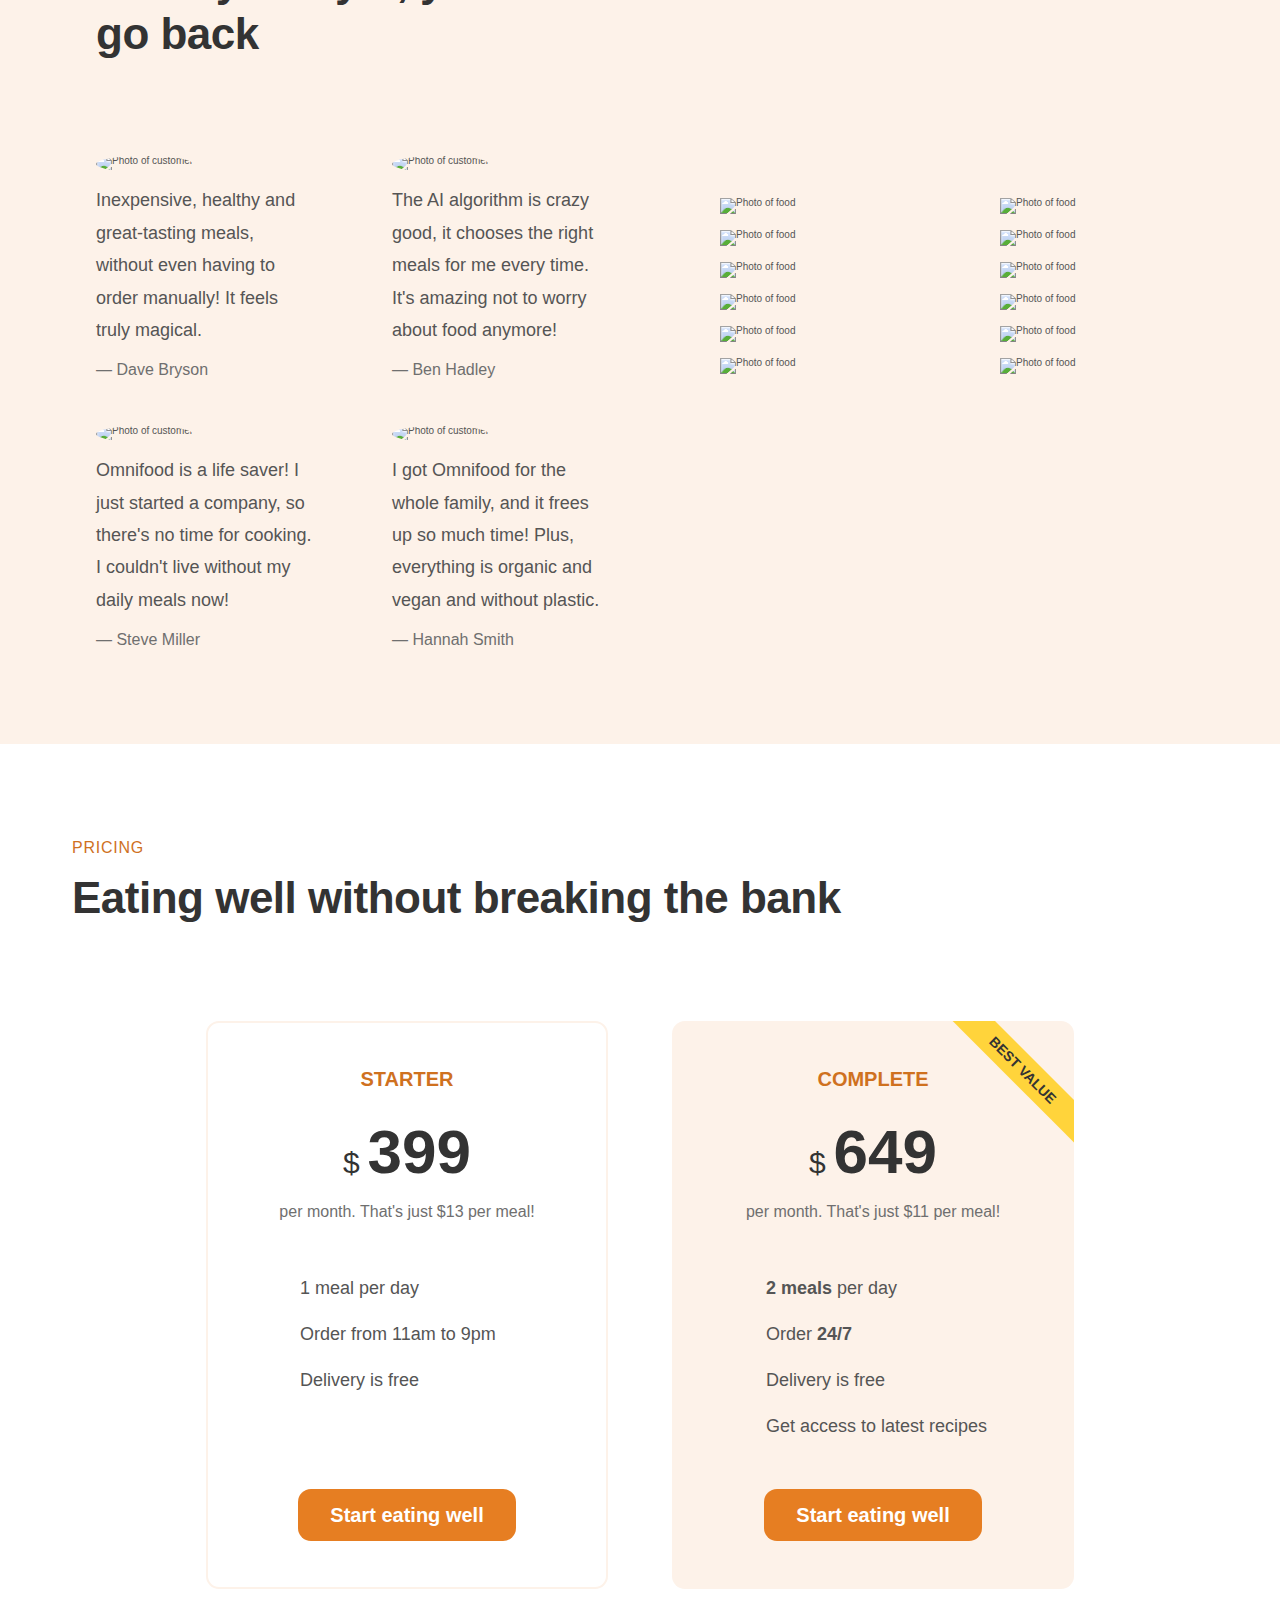
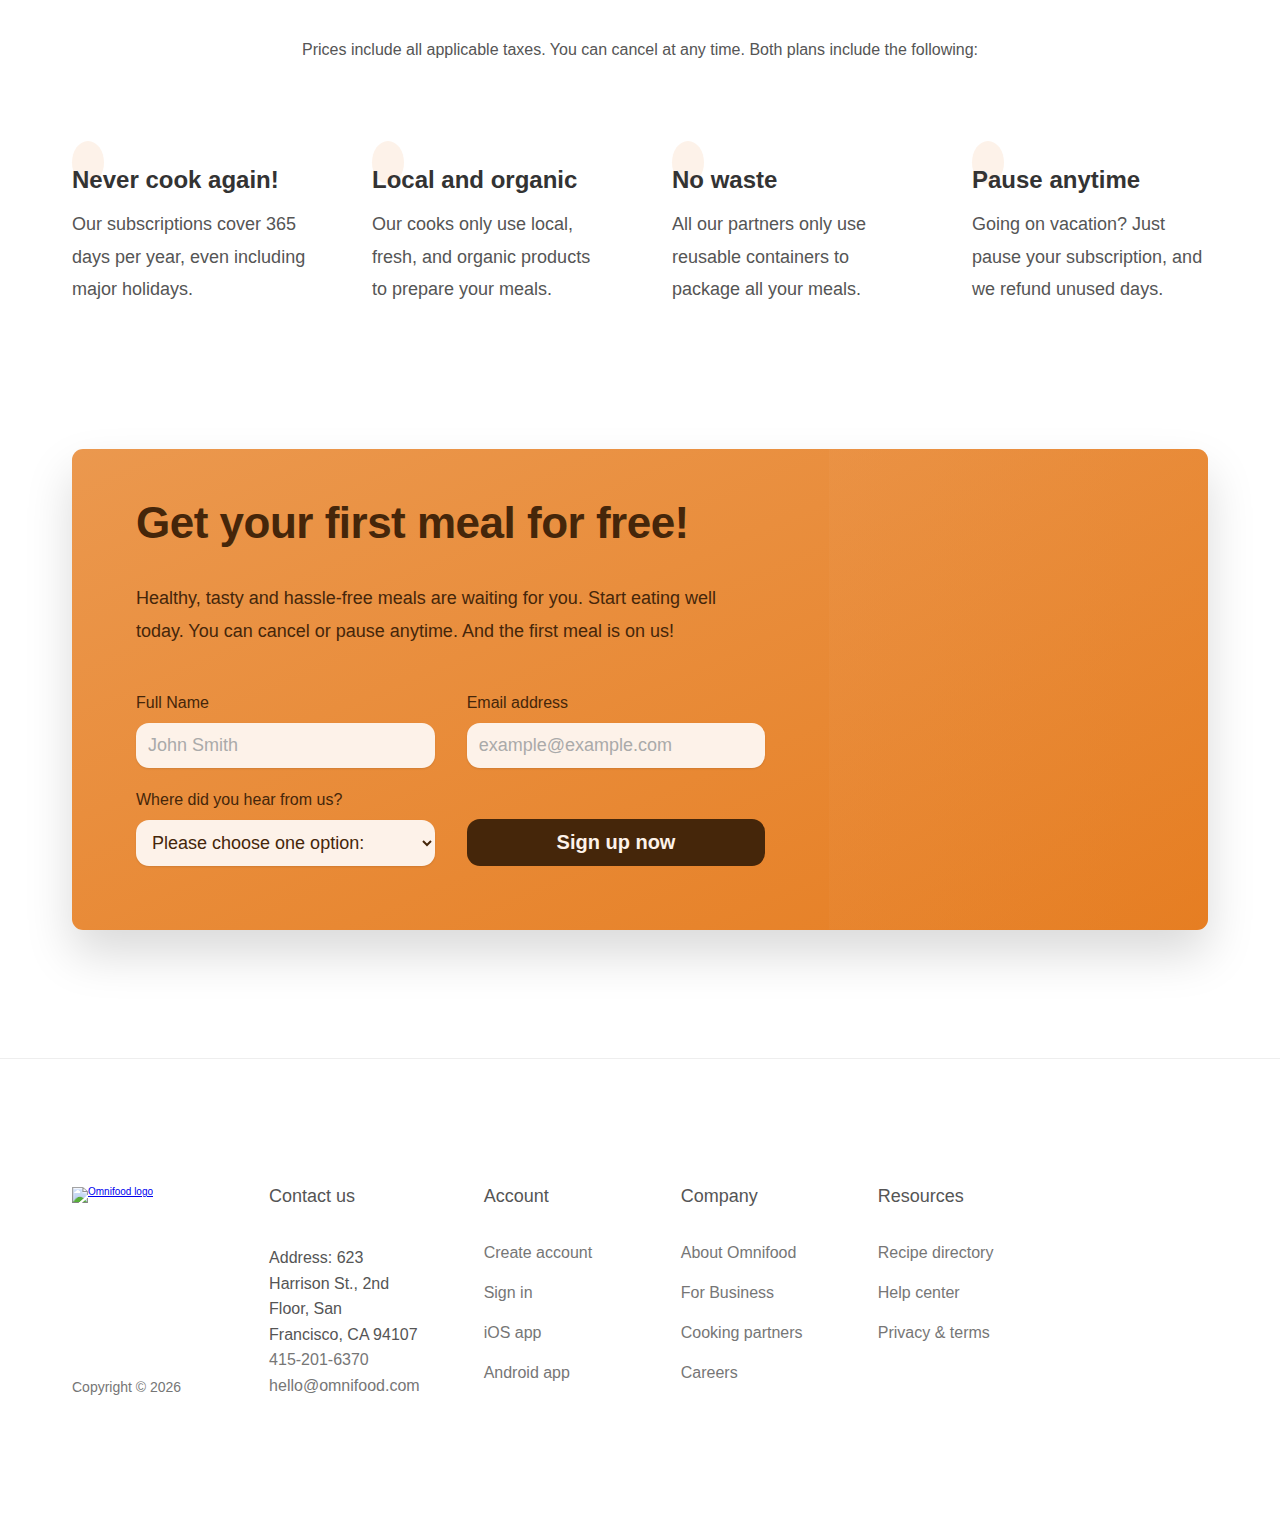
==== commit bc8f26b1: "completed v2 of the Omnifood website" ====
--- a/Build Responsive Real-World Websites with HTML and CSS/Omnifood v2/index.html
+++ b/Build Responsive Real-World Websites with HTML and CSS/Omnifood v2/index.html
@@ -4,15 +4,20 @@
     <meta charset="UTF-8" />
     <meta http-equiv="X-UA-Compatible" content="IE=edge" />
     <meta name="viewport" content="width=device-width, initial-scale=1.0" />
+    <meta name="description" content="Omnifood is an AI-powered food subscription that will make you eat healthy again, 365 days per year. It's tailored to your personal tastes and nutritional needs." />
 
+    <link rel="icon" href="img/favicon.png" />
     <link rel="preconnect" href="https://fonts.googleapis.com" />
     <link rel="preconnect" href="https://fonts.gstatic.com" crossorigin />
     <link href="https://fonts.googleapis.com/css2?family=Rubik:wght@400;500;600;700&display=swap" rel="stylesheet" />
 
     <link rel="stylesheet" href="css/components.css" />
     <link rel="stylesheet" href="css/style.css" />
+    <link rel="stylesheet" href="css/responsive-queries.css" />
 
-    <title>Omnifood</title>
+    <script defer src="https://unpkg.com/smoothscroll-polyfill@0.4.4/dist/smoothscroll.min.js"></script>
+    <script defer src="js/script.js"></script>
+    <title>Omnifood &mdash; Never Cook Again!</title>
   </head>
   <body>
     <header class="header">
@@ -28,6 +33,10 @@
           <li><a class="main-nav-link nav-cta" href="#try-for-free">Try for free</a></li>
         </ul>
       </nav>
+      <button class="btn-mobile-nav">
+        <ion-icon class="icon-mobile-nav" name="menu-outline"></ion-icon>
+        <ion-icon class="icon-mobile-nav" name="close-outline"></ion-icon>
+      </button>
     </header>
     <main>
       <section class="section-hero">
@@ -69,9 +78,9 @@
           </div>
         </div>
       </section>
-      <section class="section-how">
+      <section class="section-how" id="how-it-works">
         <div class="container">
-          <span class="subheading" id="how-it-works">How it works</span>
+          <span class="subheading">How it works</span>
           <h2 class="heading-secondary">Your daily dose of health in 3 simple steps</h2>
         </div>
         <div class="container grid grid--2-cols grid--vertical-center">
@@ -111,9 +120,9 @@
           </div>
         </div>
       </section>
-      <section class="section-meals">
+      <section class="section-meals" id="meals">
         <div class="container center-text">
-          <span class="subheading" id="meals">Meals</span>
+          <span class="subheading">Meals</span>
           <h2 class="heading-secondary">Omnifood AI chooses from 5,000+ recipes</h2>
         </div>
         <div class="container grid grid--3-cols margin-bottom-md">
@@ -210,9 +219,9 @@
           <a class="link" href="#">See all recipes &rarr;</a>
         </div>
       </section>
-      <section class="section-testimonials">
+      <section class="section-testimonials" id="testimonials">
         <div class="testimonials-container">
-          <span class="subheading" id="testimonials">Testimonials</span>
+          <span class="subheading">Testimonials</span>
           <h2 class="heading-secondary">Once you try it, you can't go back</h2>
           <div class="testimonials">
             <figure class="testimonial">
@@ -288,13 +297,13 @@
           </figure>
         </div>
       </section>
-      <section class="section-pricing">
+      <section class="section-pricing" id="pricing">
         <div class="container">
-          <span class="subheading" id="pricing">Pricing</span>
+          <span class="subheading">Pricing</span>
           <h2 class="heading-secondary">Eating well without breaking the bank</h2>
         </div>
         <div class="container grid grid--2-cols margin-bottom-md">
-          <div class="princing-plan princing-plan--starter">
+          <div class="pricing-plan pricing-plan--starter">
             <header class="plan-header">
               <p class="plan-name">Starter</p>
               <p class="plan-price"><span>$</span>399</p>
@@ -321,7 +330,7 @@
               <a class="btn btn--full" href="#">Start eating well</a>
             </div>
           </div>
-          <div class="princing-plan princing-plan--complete">
+          <div class="pricing-plan pricing-plan--complete">
             <header class="plan-header">
               <p class="plan-name">Complete</p>
               <p class="plan-price"><span>$</span>649</p>
@@ -378,11 +387,11 @@
           </div>
         </div>
       </section>
-      <section class="section-cta">
+      <section class="section-cta" id="try-for-free">
         <div class="container">
           <div class="cta">
             <div class="cta-text-box">
-              <h2 class="heading-secondary" id="try-for-free">Get your first meal for free!</h2>
+              <h2 class="heading-secondary">Get your first meal for free!</h2>
               <p class="cta-text">
                 Healthy, tasty and hassle-free meals are waiting for you. Start eating well today. You can cancel or
                 pause anytime. And the first meal is on us!
@@ -415,60 +424,62 @@
         </div>
       </section>
     </main>
-    <footer class="footer container grid">
-      <div class="logo-col">
-        <a class="footer-logo" href="#">
-          <img class="logo" src="img/omnifood-logo.png" alt="Omnifood logo" />
-        </a>
-        <ul class="social-links">
-          <li>
-            <a class="footer-link" href="#"><ion-icon class="social-icon" name="logo-instagram"></ion-icon></a>
-          </li>
-          <li>
-            <a class="footer-link" href="#"><ion-icon class="social-icon" name="logo-facebook"></ion-icon></a>
-          </li>
-          <li>
-            <a class="footer-link" href="#"><ion-icon class="social-icon" name="logo-twitter"></ion-icon></a>
-          </li>
-        </ul>
-        <p class="copyright">Copyright &copy; 2022 by Omnifood</p>
+    <footer class="footer">
+      <div class="container grid grid--footer">
+        <div class="logo-col">
+          <a class="footer-logo" href="#">
+            <img class="logo" src="img/omnifood-logo.png" alt="Omnifood logo" />
+          </a>
+          <ul class="social-links">
+            <li>
+              <a class="footer-link" href="#"><ion-icon class="social-icon" name="logo-instagram"></ion-icon></a>
+            </li>
+            <li>
+              <a class="footer-link" href="#"><ion-icon class="social-icon" name="logo-facebook"></ion-icon></a>
+            </li>
+            <li>
+              <a class="footer-link" href="#"><ion-icon class="social-icon" name="logo-twitter"></ion-icon></a>
+            </li>
+          </ul>
+          <p class="copyright">Copyright &copy; <span class="year"> by Omnifood</p>
+        </div>
+        <div class="address-col">
+          <p class="footer-heading">Contact us</p>
+          <address class="contacts">
+            <p>Address: 623 Harrison St., 2nd Floor, San Francisco, CA 94107</p>
+            <p>
+              <a class="footer-link" href="tel:415-201-6370">415-201-6370</a><br />
+              <a class="footer-link" href="mailto:hello@omnifood.com">hello@omnifood.com</a>
+            </p>
+          </address>
+        </div>
+        <nav class="nav-col">
+          <p class="footer-heading">Account</p>
+          <ul class="footer-nav">
+            <li><a class="footer-link" href="#">Create account</a></li>
+            <li><a class="footer-link" href="#">Sign in</a></li>
+            <li><a class="footer-link" href="#">iOS app</a></li>
+            <li><a class="footer-link" href="#">Android app</a></li>
+          </ul>
+        </nav>
+        <nav class="nav-col">
+          <p class="footer-heading">Company</p>
+          <ul class="footer-nav">
+            <li><a class="footer-link" href="#">About Omnifood</a></li>
+            <li><a class="footer-link" href="#">For Business</a></li>
+            <li><a class="footer-link" href="#">Cooking partners</a></li>
+            <li><a class="footer-link" href="#">Careers</a></li>
+          </ul>
+        </nav>
+        <nav class="nav-col">
+          <p class="footer-heading">Resources</p>
+          <ul class="footer-nav">
+            <li><a class="footer-link" href="#">Recipe directory</a></li>
+            <li><a class="footer-link" href="#">Help center</a></li>
+            <li><a class="footer-link" href="#">Privacy & terms</a></li>
+          </ul>
+        </nav>
       </div>
-      <div class="address-col">
-        <p class="footer-heading">Contact us</p>
-        <address class="contacts">
-          <p>Address: 623 Harrison St., 2nd Floor, San Francisco, CA 94107</p>
-          <p>
-            <a class="footer-link" href="tel:415-201-6370">415-201-6370</a><br />
-            <a class="footer-link" href="mailto:hello@omnifood.com">hello@omnifood.com</a>
-          </p>
-        </address>
-      </div>
-      <nav class="nav-col">
-        <p class="footer-heading">Account</p>
-        <ul class="footer-nav">
-          <li><a class="footer-link" href="#">Create account</a></li>
-          <li><a class="footer-link" href="#">Sign in</a></li>
-          <li><a class="footer-link" href="#">iOS app</a></li>
-          <li><a class="footer-link" href="#">Android app</a></li>
-        </ul>
-      </nav>
-      <nav class="nav-col">
-        <p class="footer-heading">Company</p>
-        <ul class="footer-nav">
-          <li><a class="footer-link" href="#">About Omnifood</a></li>
-          <li><a class="footer-link" href="#">For Business</a></li>
-          <li><a class="footer-link" href="#">Cooking partners</a></li>
-          <li><a class="footer-link" href="#">Careers</a></li>
-        </ul>
-      </nav>
-      <nav class="nav-col">
-        <p class="footer-heading">Resources</p>
-        <ul class="footer-nav">
-          <li><a class="footer-link" href="#">Recipe directory</a></li>
-          <li><a class="footer-link" href="#">Help center</a></li>
-          <li><a class="footer-link" href="#">Privacy & terms</a></li>
-        </ul>
-      </nav>
     </footer>
     <script type="module" src="https://unpkg.com/ionicons@5.5.2/dist/ionicons/ionicons.esm.js"></script>
     <script nomodule src="https://unpkg.com/ionicons@5.5.2/dist/ionicons/ionicons.js"></script>
--- a/Build Responsive Real-World Websites with HTML and CSS/Omnifood v2/css/components.css
+++ b/Build Responsive Real-World Websites with HTML and CSS/Omnifood v2/css/components.css
@@ -1,7 +1,14 @@
 * {
+  -webkit-box-sizing: border-box;
   box-sizing: border-box;
   margin: 0;
   padding: 0;
+}
+
+*:focus {
+  -webkit-box-shadow: 0 0 0 0.8rem rgba(230, 125, 34, 0.5);
+  box-shadow: 0 0 0 0.8rem rgba(230, 125, 34, 0.5);
+  outline: none;
 }
 
 html {
@@ -13,6 +20,10 @@
   font-family: sans-serif;
   font-weight: 400;
   line-height: 1;
+}
+
+strong {
+  font-weight: 550;
 }
 
 /**********************/
@@ -55,15 +66,20 @@
   text-transform: uppercase;
 }
 
+.btn,
 .btn:link,
 .btn:visited {
-  border-radius: 9px;
+  border: none;
+  border-radius: 13px;
+  cursor: pointer;
   display: inline-block;
   font-family: inherit;
   font-size: 2rem;
   font-weight: 600;
   padding: 1.6rem 3.2rem;
   text-decoration: none;
+  -webkit-transition: all 0.5s;
+  -o-transition: all 0.5s;
   transition: all 0.5s;
 }
 
@@ -87,7 +103,72 @@
 .btn--outline:hover,
 .btn--outline:active {
   background-color: #fdf2e9;
+  -webkit-box-shadow: inset 0 0 0 3px #fff;
   box-shadow: inset 0 0 0 3px #fff;
+}
+
+.btn--form {
+  -ms-flex-item-align: end;
+  -ms-grid-row-align: end;
+  align-self: end;
+  background-color: #45260a;
+  color: #fdf2e9;
+  padding: 1.2rem;
+}
+
+.btn--form:hover {
+  background-color: #fff;
+  color: #555;
+}
+
+.link:link,
+.link:visited {
+  border-bottom: 1px solid currentColor;
+  color: #e67e22;
+  display: inline-block;
+  padding-bottom: 2px;
+  text-decoration: none;
+  -webkit-transition: all 0.5s;
+  -o-transition: all 0.5s;
+  transition: all 0.5s;
+}
+
+.link:hover,
+.link:active {
+  border-bottom: 1px solid transparent;
+  color: #cf711f;
+  display: inline-block;
+  padding-bottom: 2px;
+  text-decoration: none;
+}
+
+.list {
+  display: -webkit-box;
+  display: -ms-flexbox;
+  display: flex;
+  -webkit-box-orient: vertical;
+  -webkit-box-direction: normal;
+  -ms-flex-direction: column;
+  flex-direction: column;
+  gap: 1.6rem;
+  list-style: none;
+}
+
+.list-item {
+  -webkit-box-align: center;
+  -ms-flex-align: center;
+  align-items: center;
+  display: -webkit-box;
+  display: -ms-flexbox;
+  display: flex;
+  font-size: 1.8rem;
+  gap: 1.6rem;
+}
+
+.list-icon {
+  color: #e67e22;
+  height: 3rem;
+  width: 3rem;
 }
 
 .container {
@@ -97,13 +178,16 @@
 }
 
 .grid {
+  -webkit-column-gap: 6.4rem;
+  -moz-column-gap: 6.4rem;
   column-gap: 6.4rem;
+  display: -ms-grid;
   display: grid;
   row-gap: 9.6rem;
 }
 
-.grid--vertical-center {
-  align-items: center;
+.grid:not(:last-child) {
+  margin-bottom: 9.6rem;
 }
 
 .grid--2-cols {
@@ -114,6 +198,28 @@
   grid-template-columns: repeat(3, 1fr);
 }
 
+.grid--4-cols {
+  grid-template-columns: repeat(4, 1fr);
+}
+
+.grid--footer {
+  grid-template-columns: repeat(6, 1fr);
+}
+
+.grid--vertical-center {
+  -webkit-box-align: center;
+  -ms-flex-align: center;
+  align-items: center;
+}
+
+.center-text {
+  text-align: center;
+}
+
 .margin-right-sm {
   margin-right: 1.6rem !important;
 }
+
+.margin-bottom-md {
+  margin-bottom: 4.8rem !important;
+}
--- a/Build Responsive Real-World Websites with HTML and CSS/Omnifood v2/css/style.css
+++ b/Build Responsive Real-World Websites with HTML and CSS/Omnifood v2/css/style.css
@@ -3,12 +3,19 @@
 /**********/
 
 .header {
+  -webkit-box-align: center;
+  -ms-flex-align: center;
   align-items: center;
   background-color: #fdf2e9;
+  display: -webkit-box;
+  display: -ms-flexbox;
   display: flex;
   height: 9.6rem;
+  -webkit-box-pack: justify;
+  -ms-flex-pack: justify;
   justify-content: space-between;
   padding: 0 4.8rem;
+  position: relative;
 }
 
 .logo {
@@ -20,6 +27,8 @@
 /**************/
 
 .main-nav-list {
+  display: -webkit-box;
+  display: -ms-flexbox;
   display: flex;
   gap: 3.2rem;
   list-style: none;
@@ -31,6 +40,8 @@
   font-size: 1.8rem;
   font-weight: 500;
   text-decoration: none;
+  -webkit-transition: all 0.5s;
+  -o-transition: all 0.5s;
   transition: all 0.5s;
 }
 
@@ -52,6 +63,49 @@
   background-color: #cf711f;
 }
 
+/*********************/
+/* MOBILE NAVIGATION */
+/*********************/
+
+.btn-mobile-nav {
+  border: none;
+  background: none;
+  cursor: pointer;
+
+  display: none;
+}
+
+.icon-mobile-nav {
+  height: 4.8rem;
+  width: 4.8rem;
+  color: #333;
+}
+
+.icon-mobile-nav[name="close-outline"] {
+  display: none;
+}
+
+/*********************/
+/* STICKY NAVIGATION */
+/*********************/
+.sticky .header {
+  background-color: rgba(255, 255, 255, 0.97);
+  bottom: 0;
+  -webkit-box-shadow: 0 1.2rem 3.2rem rgba(0, 0, 0, 0.03);
+  box-shadow: 0 1.2rem 3.2rem rgba(0, 0, 0, 0.03);
+  height: 8rem;
+  padding-bottom: 0;
+  padding-top: 0;
+  position: fixed;
+  top: 0;
+  width: 100%;
+  z-index: 999;
+}
+
+.sticky .section-hero {
+  margin-top: 9.6rem;
+}
+
 /****************/
 /* HERO SECTION */
 /****************/
@@ -62,9 +116,13 @@
 }
 
 .hero {
+  -webkit-box-align: center;
+  -ms-flex-align: center;
   align-items: center;
+  display: -ms-grid;
   display: grid;
   gap: 9.6rem;
+  -ms-grid-columns: 1fr 9.6rem 1fr;
   grid-template-columns: 1fr 1fr;
   margin: 0 auto;
   max-width: 130rem;
@@ -82,13 +140,19 @@
 }
 
 .delivered-meals {
+  -webkit-box-align: center;
+  -ms-flex-align: center;
   align-items: center;
+  display: -webkit-box;
+  display: -ms-flexbox;
   display: flex;
   gap: 1.6rem;
   margin-top: 8rem;
 }
 
 .delivered-imgs {
+  display: -webkit-box;
+  display: -ms-flexbox;
   display: flex;
 }
 
@@ -132,12 +196,16 @@
 }
 
 .logos {
-  display: flex;
+  display: -webkit-box;
+  display: -ms-flexbox;
+  display: flex;
+  -ms-flex-pack: distribute;
   justify-content: space-around;
 }
 
 .logos img {
   height: 3.2rem;
+  -webkit-filter: brightness(0);
   filter: brightness(0);
   opacity: 50%;
 }
@@ -163,7 +231,11 @@
 }
 
 .step-img-box {
-  display: flex;
+  display: -webkit-box;
+  display: -ms-flexbox;
+  display: flex;
+  -webkit-box-pack: center;
+  -ms-flex-pack: center;
   justify-content: center;
   position: relative;
 }
@@ -177,6 +249,8 @@
   padding-bottom: 60%;
   position: absolute;
   top: 50%;
+  -webkit-transform: translate(-50%, -50%);
+  -ms-transform: translate(-50%, -50%);
   transform: translate(-50%, -50%);
   width: 60%;
   z-index: -1;
@@ -191,6 +265,8 @@
   padding-bottom: 50%;
   position: absolute;
   top: 50%;
+  -webkit-transform: translate(-50%, -50%);
+  -ms-transform: translate(-50%, -50%);
   transform: translate(-50%, -50%);
   width: 50%;
   z-index: -1;
@@ -210,13 +286,19 @@
 
 .meal {
   border-radius: 13px;
+  -webkit-box-shadow: 0 2.4rem 4.8rem rgba(0, 0, 0, 0.075);
   box-shadow: 0 2.4rem 4.8rem rgba(0, 0, 0, 0.075);
   overflow: hidden;
+  -webkit-transition: all 0.5s;
+  -o-transition: all 0.5s;
   transition: all 0.5s;
 }
 
 .meal:hover {
+  -webkit-box-shadow: 0 3.2rem 6.4rem rgba(0, 0, 0, 0.06);
   box-shadow: 0 3.2rem 6.4rem rgba(0, 0, 0, 0.06);
+  -webkit-transform: translateY(-1.2rem);
+  -ms-transform: translateY(-1.2rem);
   transform: translateY(-1.2rem);
 }
 
@@ -229,6 +311,8 @@
 }
 
 .meal-tags {
+  display: -webkit-box;
+  display: -ms-flexbox;
   display: flex;
   gap: 0.4rem;
   margin-bottom: 1.2rem;
@@ -264,14 +348,23 @@
 }
 
 .meal-attributes {
-  display: flex;
+  display: -webkit-box;
+  display: -ms-flexbox;
+  display: flex;
+  -webkit-box-orient: vertical;
+  -webkit-box-direction: normal;
+  -ms-flex-direction: column;
   flex-direction: column;
   gap: 2rem;
   list-style: none;
 }
 
 .meal-attribute {
+  -webkit-box-align: center;
+  -ms-flex-align: center;
   align-items: center;
+  display: -webkit-box;
+  display: -ms-flexbox;
   display: flex;
   font-size: 1.8rem;
   gap: 1.6rem;
@@ -293,9 +386,13 @@
 /***********************/
 
 .section-testimonials {
+  -webkit-box-align: center;
+  -ms-flex-align: center;
   align-items: center;
   background-color: #fdf2e9;
+  display: -ms-grid;
   display: grid;
+  -ms-grid-columns: 55fr 45fr;
   grid-template-columns: 55fr 45fr;
 }
 
@@ -304,8 +401,12 @@
 }
 
 .testimonials {
+  -webkit-column-gap: 8rem;
+  -moz-column-gap: 8rem;
   column-gap: 8rem;
+  display: -ms-grid;
   display: grid;
+  -ms-grid-columns: 1fr 8rem 1fr;
   grid-template-columns: 1fr 1fr;
   row-gap: 4.8rem;
 }
@@ -332,8 +433,10 @@
 }
 
 .gallery {
+  display: -ms-grid;
   display: grid;
   gap: 1.6rem;
+  -ms-grid-columns: 1fr 1.6rem 1fr 1.6rem 1fr;
   grid-template-columns: repeat(3, 1fr);
   padding: 1.6rem;
 }
@@ -341,10 +444,14 @@
 .gallery-item img {
   display: block;
   width: 100%;
+  -webkit-transition: all 0.5s;
+  -o-transition: all 0.5s;
   transition: all 0.5s;
 }
 
 .gallery-item img:hover {
+  -webkit-transform: scale(1.1);
+  -ms-transform: scale(1.1);
   transform: scale(1.1);
 }
 
@@ -356,25 +463,26 @@
   padding: 9.6rem 0;
 }
 
-.princing-plan {
+.pricing-plan {
   border-radius: 13px;
   width: 75%;
 }
 
-.princing-plan--starter {
+.pricing-plan--starter {
   border: 2px solid #fdf2e9;
+  -ms-grid-column-align: end;
   justify-self: end;
   padding: 4.6rem;
 }
 
-.princing-plan--complete {
+.pricing-plan--complete {
   background-color: #fdf2e9;
   padding: 4.8rem;
   overflow: hidden;
   position: relative;
 }
 
-.princing-plan--complete::after {
+.pricing-plan--complete::after {
   background-color: #ffd43b;
   color: #333;
   content: "Best value";
@@ -385,6 +493,8 @@
   right: -18%;
   text-transform: uppercase;
   top: 6%;
+  -webkit-transform: rotate(45deg);
+  -ms-transform: rotate(45deg);
   transform: rotate(45deg);
 }
 
@@ -463,10 +573,15 @@
 }
 
 .cta {
+  background-image: -webkit-gradient(linear, left top, right bottom, from(#eb984e), to(#e67e22));
+  background-image: -o-linear-gradient(left top, #eb984e, #e67e22);
   background-image: linear-gradient(to right bottom, #eb984e, #e67e22);
   border-radius: 11px;
+  -webkit-box-shadow: 0 2.4rem 4.8rem rgba(0, 0, 0, 0.15);
   box-shadow: 0 2.4rem 4.8rem rgba(0, 0, 0, 0.15);
+  display: -ms-grid;
   display: grid;
+  -ms-grid-columns: 2fr 1fr;
   grid-template-columns: 2fr 1fr;
   overflow: hidden;
 }
@@ -488,6 +603,16 @@
 }
 
 .cta-img-box {
+  background-image: -webkit-gradient(
+      linear,
+      left top,
+      right bottom,
+      from(rgba(235, 151, 78, 0.35)),
+      to(rgba(230, 125, 34, 0.35))
+    ),
+    url("../img/eating.jpg");
+  background-image: -o-linear-gradient(left top, rgba(235, 151, 78, 0.35), rgba(230, 125, 34, 0.35)),
+    url("../img/eating.jpg");
   background-image: linear-gradient(to right bottom, rgba(235, 151, 78, 0.35), rgba(230, 125, 34, 0.35)),
     url("../img/eating.jpg");
   background-position: center;
@@ -495,8 +620,12 @@
 }
 
 .cta-form {
+  -webkit-column-gap: 3.2rem;
+  -moz-column-gap: 3.2rem;
   column-gap: 3.2rem;
+  display: -ms-grid;
   display: grid;
+  -ms-grid-columns: 1fr 3.2rem 1fr;
   grid-template-columns: 1fr 1fr;
   row-gap: 2.4rem;
 }
@@ -513,6 +642,7 @@
   background-color: #fdf2e9;
   border: none;
   border-radius: 13px;
+  -webkit-box-shadow: 0 1px 2px rgba(0, 0, 0, 0.1);
   box-shadow: 0 1px 2px rgba(0, 0, 0, 0.1);
   color: inherit;
   padding: 1.2rem;
@@ -521,11 +651,28 @@
   width: 100%;
 }
 
+.cta-form input::-webkit-input-placeholder {
+  color: #aaa;
+}
+
+.cta-form input::-moz-placeholder {
+  color: #aaa;
+}
+
+.cta-form input:-ms-input-placeholder {
+  color: #aaa;
+}
+
+.cta-form input::-ms-input-placeholder {
+  color: #aaa;
+}
+
 .cta-form input::placeholder {
   color: #aaa;
 }
 
 .cta *:focus {
+  -webkit-box-shadow: 0 0 0 0.8rem rgba(253, 242, 233, 0.5);
   box-shadow: 0 0 0 0.8rem rgba(253, 242, 233, 0.5);
   outline: none;
 }
@@ -537,11 +684,15 @@
 .footer {
   padding: 12.8rem 0;
   border-top: 1px solid #eee;
-  grid-template-columns: 1.5fr 1.5fr 1fr 1fr 1fr;
 }
 
 .footer-nav {
-  display: flex;
+  display: -webkit-box;
+  display: -ms-flexbox;
+  display: flex;
+  -webkit-box-orient: vertical;
+  -webkit-box-direction: normal;
+  -ms-flex-direction: column;
   flex-direction: column;
   gap: 2.4rem;
   list-style: none;
@@ -552,6 +703,8 @@
   color: #767676;
   font-size: 1.6rem;
   text-decoration: none;
+  -webkit-transition: all 0.3s;
+  -o-transition: all 0.3s;
   transition: all 0.3s;
 }
 
@@ -567,7 +720,12 @@
 }
 
 .logo-col {
-  display: flex;
+  display: -webkit-box;
+  display: -ms-flexbox;
+  display: flex;
+  -webkit-box-orient: vertical;
+  -webkit-box-direction: normal;
+  -ms-flex-direction: column;
   flex-direction: column;
 }
 
@@ -577,6 +735,8 @@
 }
 
 .social-links {
+  display: -webkit-box;
+  display: -ms-flexbox;
   display: flex;
   gap: 2.4rem;
   list-style: none;
--- a/Build Responsive Real-World Websites with HTML and CSS/Omnifood v2/css/responsive-queries.css
+++ b/Build Responsive Real-World Websites with HTML and CSS/Omnifood v2/css/responsive-queries.css
@@ -0,0 +1,316 @@
+/*********************************/
+/* BELOW 1344px (SMALL  DESKTOP) */
+/*********************************/
+
+@media (max-width: 84em) {
+  .hero {
+    max-width: 120rem;
+  }
+
+  .heading-primary {
+    font-size: 4.4rem;
+  }
+
+  .gallery {
+    grid-template-columns: repeat(2, 1fr);
+  }
+}
+
+/***********************************/
+/* BELOW 1200px (LANDSCAPE TABLET) */
+/***********************************/
+
+@media (max-width: 75em) {
+  html {
+    font-size: 56.25%;
+  }
+
+  .grid {
+    -webkit-column-gap: 4.8rem;
+    -moz-column-gap: 4.8rem;
+    column-gap: 4.8rem;
+    row-gap: 6.4rem;
+  }
+
+  .heading-secondary {
+    font-size: 3.6rem;
+  }
+
+  .heading-tertiary {
+    font-size: 2.4rem;
+  }
+
+  .header {
+    padding: 0 3.2rem;
+  }
+
+  .main-nav-list {
+    gap: 3.2rem;
+  }
+
+  .hero {
+    gap: 4.8rem;
+  }
+
+  .testimonials-container {
+    padding: 9.6rem 3.2rem;
+  }
+}
+
+/************************/
+/* BELOW 944px (TABLET) */
+/************************/
+
+@media (max-width: 59em) {
+  html {
+    font-size: 50%;
+  }
+
+  .hero {
+    gap: 6.4rem;
+    -ms-grid-columns: 1fr;
+    grid-template-columns: 1fr;
+    padding: 0 8rem;
+  }
+
+  .hero-text-box,
+  .hero-img-box {
+    text-align: center;
+  }
+
+  .hero-img {
+    width: 60%;
+  }
+
+  .delivered-meals {
+    -webkit-box-pack: center;
+    -ms-flex-pack: center;
+    justify-content: center;
+    margin-top: 3.2rem;
+  }
+
+  .logos img {
+    height: 2.4rem;
+  }
+
+  .step-number {
+    font-size: 7.4rem;
+  }
+
+  .meal-content {
+    padding: 2.4rem 3.2rem 3.2rem 3.2rem;
+  }
+
+  .section-testimonials {
+    -ms-grid-columns: 1fr;
+    grid-template-columns: 1fr;
+  }
+
+  .gallery {
+    grid-template-columns: repeat(6, 1fr);
+  }
+
+  .cta {
+    -ms-grid-columns: 3fr 2fr;
+    grid-template-columns: 3fr 2fr;
+  }
+
+  .cta-form {
+    -ms-grid-columns: 1fr;
+    grid-template-columns: 1fr;
+  }
+
+  .btn--form {
+    margin-top: 1.2rem;
+  }
+
+  /******************************/
+  /* BELOW 704px (SMALL TABLET) */
+  /******************************/
+
+  @media (max-width: 44em) {
+    .grid--3-cols,
+    .grid--4-cols {
+      grid-template-columns: repeat(2, 1fr);
+    }
+
+    .diets {
+      grid-column: 1 / -1;
+      -ms-grid-column-align: center;
+      justify-self: center;
+    }
+
+    .heading-secondary {
+      margin-bottom: 4.8rem;
+    }
+
+    .pricing-plan {
+      width: 100%;
+    }
+
+    .grid--footer {
+      grid-template-columns: repeat(6, 1fr);
+    }
+
+    .address-col,
+    .logo-col {
+      -ms-grid-column-span: 3;
+      grid-column: span 3;
+    }
+
+    .nav-col {
+      -ms-grid-column-span: 2;
+      grid-column: span 2;
+      -ms-grid-row: 1;
+      grid-row: 1;
+      margin-bottom: 3.2rem;
+    }
+  }
+
+  /***********************/
+  /* BELOW 544px (PHONE) */
+  /***********************/
+
+  @media (max-width: 34em) {
+    .grid {
+      row-gap: 4.8rem;
+    }
+
+    .grid--2-cols,
+    .grid--3-cols,
+    .grid--4-cols {
+      -ms-grid-columns: 1fr;
+      grid-template-columns: 1fr;
+    }
+
+    .btn,
+    .btn:link,
+    .btn:visited {
+      padding: 2.4rem 1.6rem;
+    }
+
+    .section-hero {
+      padding: 2.4rem 0 6.4rem 0;
+    }
+
+    .hero {
+      padding: 0 3.2rem;
+    }
+
+    .hero-img {
+      width: 80%;
+    }
+
+    .logos img {
+      height: 1.2rem;
+    }
+
+    .step-img-box:nth-child(2) {
+      -ms-grid-row: 1;
+      grid-row: 1;
+    }
+
+    .step-img-box:nth-child(6) {
+      -ms-grid-row: 5;
+      grid-row: 5;
+    }
+
+    .step-img-box {
+      -webkit-transform: translateY(2.4rem);
+      -ms-transform: translateY(2.4rem);
+      transform: translateY(2.4rem);
+    }
+
+    .testimonials {
+      -ms-grid-columns: 1fr;
+      grid-template-columns: 1fr;
+    }
+
+    .gallery {
+      -ms-grid-columns: 1fr 1.2rem 1fr 1.2rem 1fr 1.2rem 1fr;
+      grid-template-columns: repeat(4, 1fr);
+      gap: 1.2rem;
+    }
+
+    .cta {
+      -ms-grid-columns: 1fr;
+      grid-template-columns: 1fr;
+    }
+
+    .cta-text-box {
+      padding: 3.2rem;
+    }
+
+    .cta-img-box {
+      height: 32rem;
+      -ms-grid-row: 1;
+      grid-row: 1;
+    }
+  }
+
+  /*********************/
+  /* MOBILE NAVIGATION */
+  /*********************/
+
+  .btn-mobile-nav {
+    display: block;
+    z-index: 9999;
+  }
+
+  .main-nav {
+    -webkit-box-align: center;
+    -ms-flex-align: center;
+    align-items: center;
+    background-color: rgba(255, 255, 255, 0.97);
+    display: -webkit-box;
+    display: -ms-flexbox;
+    display: flex;
+    height: 100vh;
+    opacity: 0;
+    -webkit-box-pack: center;
+    -ms-flex-pack: center;
+    justify-content: center;
+    left: 0;
+    pointer-events: none;
+    position: absolute;
+    top: 0;
+    -webkit-transform: translateX(100%);
+    -ms-transform: translateX(100%);
+    transform: translateX(100%);
+    -webkit-transition: all 0.5s ease-in;
+    -o-transition: all 0.5s ease-in;
+    transition: all 0.5s ease-in;
+    visibility: hidden;
+    width: 100%;
+  }
+
+  .nav-open .main-nav {
+    opacity: 1;
+    pointer-events: auto;
+    -webkit-transform: translateX(0);
+    -ms-transform: translateX(0);
+    transform: translateX(0);
+    visibility: visible;
+  }
+
+  .nav-open .icon-mobile-nav[name="close-outline"] {
+    display: block;
+  }
+
+  .nav-open .icon-mobile-nav[name="menu-outline"] {
+    display: none;
+  }
+
+  .main-nav-list {
+    -webkit-box-orient: vertical;
+    -webkit-box-direction: normal;
+    -ms-flex-direction: column;
+    flex-direction: column;
+    gap: 4.8rem;
+  }
+
+  .main-nav-link:link,
+  .main-nav-link:visited {
+    font-size: 3rem;
+  }
+}
